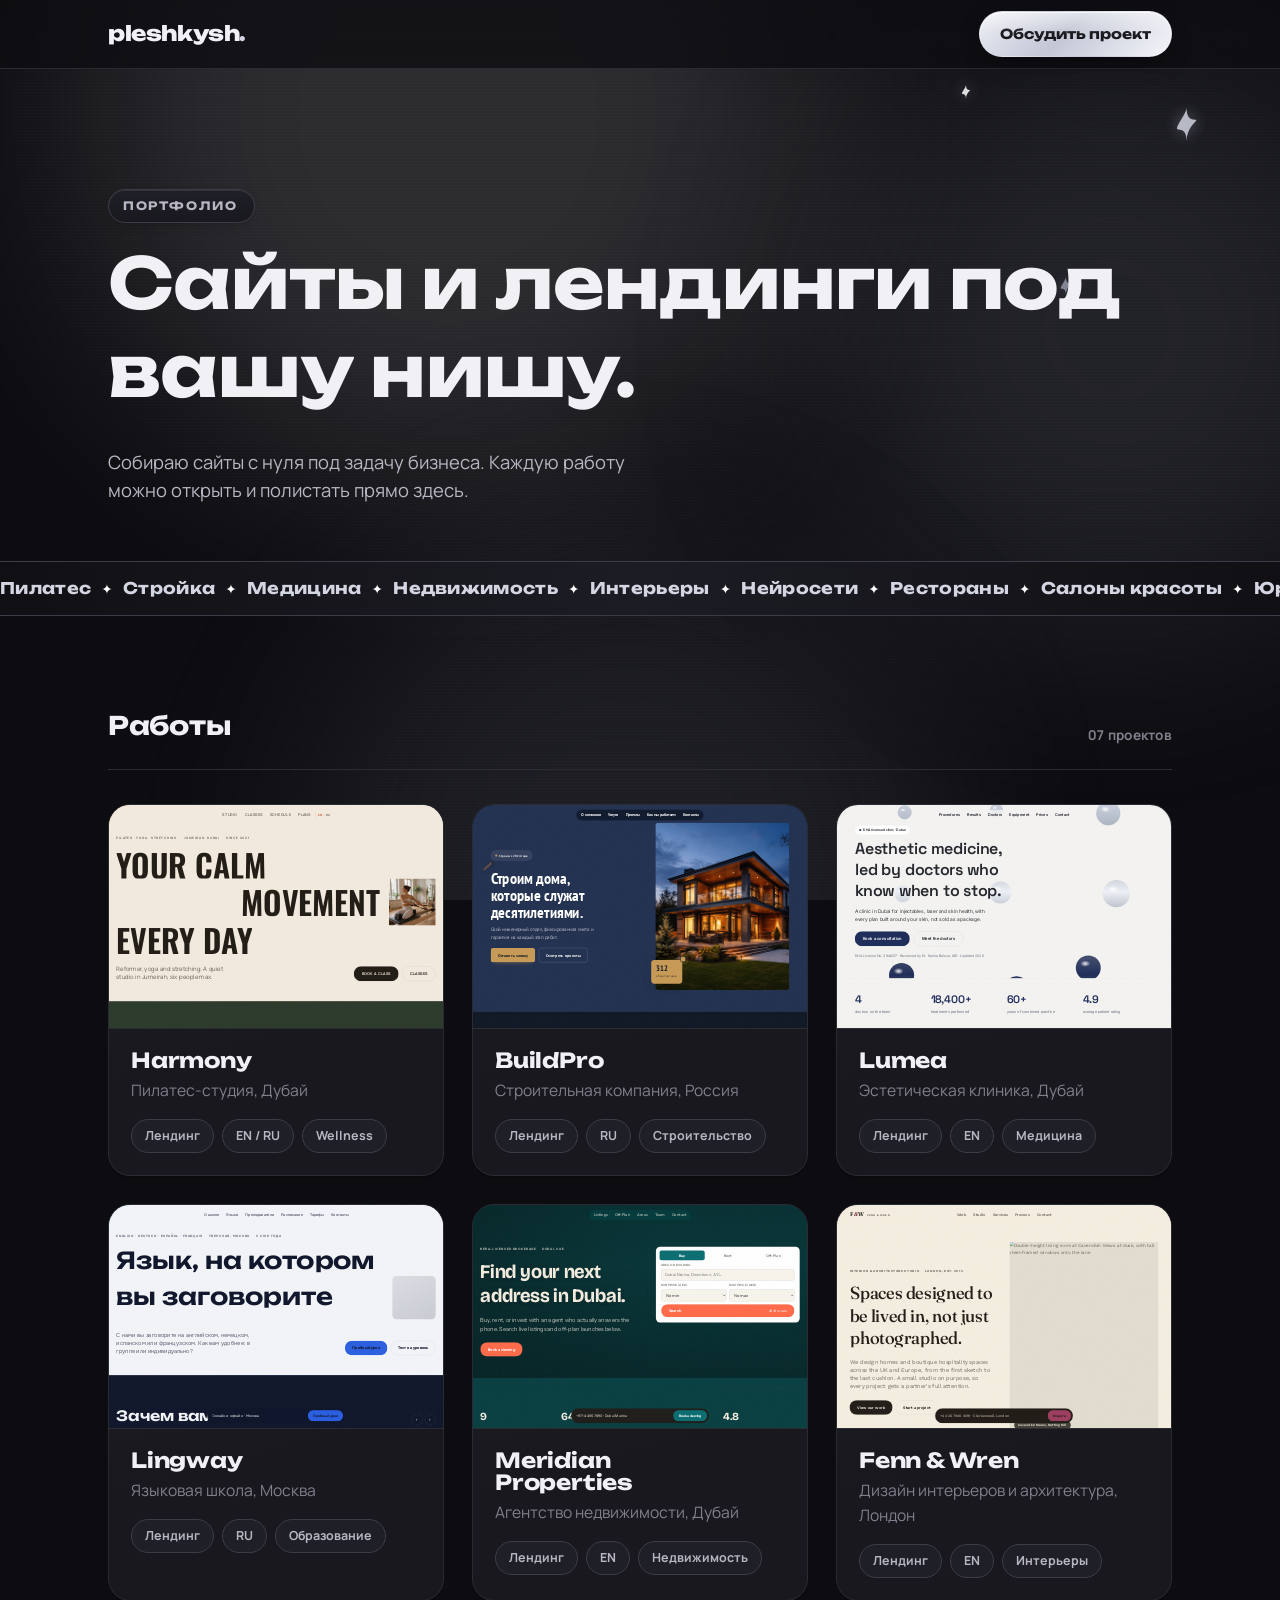
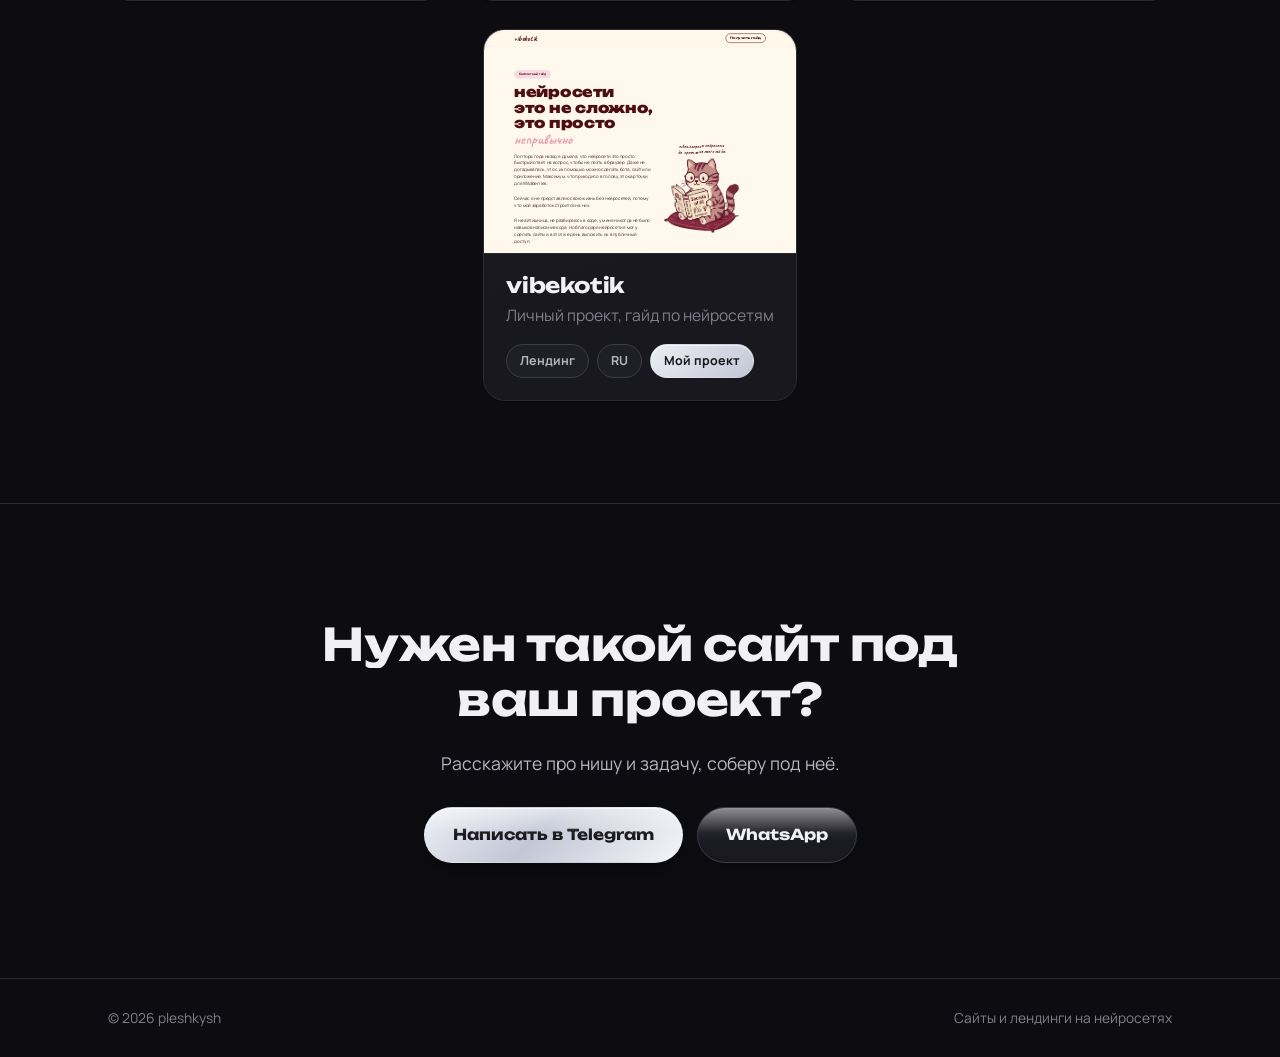
==== index.html @ 1a52fb4b "Initial commit: portfolio site with 7 live cases Co-Authored-By: Claude Sonnet 5 <noreply@anthropic." ====
<!doctype html>
<html lang="ru">
<head>
  <meta charset="utf-8" />
  <meta name="viewport" content="width=device-width, initial-scale=1" />
  <title>Портфолио · сайты и лендинги</title>
  <meta name="description" content="Портфолио сайтов и лендингов под разные ниши. Живые работы, можно полистать прямо на странице." />
  <link rel="preconnect" href="https://fonts.googleapis.com" />
  <link rel="preconnect" href="https://fonts.gstatic.com" crossorigin />
  <link href="https://fonts.googleapis.com/css2?family=Unbounded:wght@500;700;800;900&family=Manrope:wght@400;500;600;700;800&display=swap" rel="stylesheet" />
  <link rel="stylesheet" href="_shared/motion.css?v=1" />
  <link rel="stylesheet" href="style.css?v=2" />
</head>
<body>

  <div class="field" aria-hidden="true"><i class="b1"></i><i class="b2"></i><i class="b3"></i></div>

  <header class="pf-header">
    <div class="wrap pf-header-inner">
      <a class="wordmark" href="#top" id="top">pleshkysh<span class="wordmark-dot">.</span></a>
      <a href="#contact" class="btn btn-primary btn-sm magnetic">Обсудить проект</a>
    </div>
  </header>

  <main>
    <section class="intro">
      <div class="star star-1" aria-hidden="true"><svg viewBox="0 0 24 24"><path d="M12 0c0 6 2 8.5 6 8.5S12 12 12 24c0-6-2-8.5-6-8.5S12 4 12 0Z"/></svg></div>
      <div class="star star-2" aria-hidden="true"><svg viewBox="0 0 24 24"><path d="M12 0c0 6 2 8.5 6 8.5S12 12 12 24c0-6-2-8.5-6-8.5S12 4 12 0Z"/></svg></div>
      <div class="star star-3" aria-hidden="true"><svg viewBox="0 0 24 24"><path d="M12 0c0 6 2 8.5 6 8.5S12 12 12 24c0-6-2-8.5-6-8.5S12 4 12 0Z"/></svg></div>
      <div class="wrap">
        <p class="intro-eyebrow" data-anim="rise">Портфолио</p>
        <h1 class="intro-title" data-anim="wipe">Сайты и лендинги под вашу нишу.</h1>
        <p class="intro-sub" data-anim="rise" data-d="2">Собираю сайты с нуля под задачу бизнеса. Каждую работу можно открыть и полистать прямо здесь.</p>
      </div>
    </section>

    <div class="niches-marquee" aria-hidden="true">
      <div class="niches-track">
        <span>Пилатес<i>✦</i>Стройка<i>✦</i>Медицина<i>✦</i>Недвижимость<i>✦</i>Интерьеры<i>✦</i>Нейросети<i>✦</i>Рестораны<i>✦</i>Салоны красоты<i>✦</i>Юристы<i>✦</i>Фитнес<i>✦</i>Стоматология<i>✦</i>Психология<i>✦</i>Кофейни<i>✦</i>Автосервис<i>✦</i>Флористика<i>✦</i>Образование<i>✦</i>Турагентства<i>✦</i>Барбершопы<i>✦</i>Клининг<i>✦</i>Мода<i>✦</i>Кондитерские<i>✦</i>Фотографы<i>✦</i>Спа<i>✦</i>Финансы<i>✦</i></span>
        <span>Пилатес<i>✦</i>Стройка<i>✦</i>Медицина<i>✦</i>Недвижимость<i>✦</i>Интерьеры<i>✦</i>Нейросети<i>✦</i>Рестораны<i>✦</i>Салоны красоты<i>✦</i>Юристы<i>✦</i>Фитнес<i>✦</i>Стоматология<i>✦</i>Психология<i>✦</i>Кофейни<i>✦</i>Автосервис<i>✦</i>Флористика<i>✦</i>Образование<i>✦</i>Турагентства<i>✦</i>Барбершопы<i>✦</i>Клининг<i>✦</i>Мода<i>✦</i>Кондитерские<i>✦</i>Фотографы<i>✦</i>Спа<i>✦</i>Финансы<i>✦</i></span>
        <span>Пилатес<i>✦</i>Стройка<i>✦</i>Медицина<i>✦</i>Недвижимость<i>✦</i>Интерьеры<i>✦</i>Нейросети<i>✦</i>Рестораны<i>✦</i>Салоны красоты<i>✦</i>Юристы<i>✦</i>Фитнес<i>✦</i>Стоматология<i>✦</i>Психология<i>✦</i>Кофейни<i>✦</i>Автосервис<i>✦</i>Флористика<i>✦</i>Образование<i>✦</i>Турагентства<i>✦</i>Барбершопы<i>✦</i>Клининг<i>✦</i>Мода<i>✦</i>Кондитерские<i>✦</i>Фотографы<i>✦</i>Спа<i>✦</i>Финансы<i>✦</i></span>
      </div>
    </div>

    <section class="works">
      <div class="wrap">
        <div class="works-head">
          <h2 class="works-title" data-anim="wipe">Работы</h2>
          <span class="works-count">07 проектов</span>
        </div>

        <div class="works-grid">

          <article class="case is-live" data-case="pilates-studio/index.html" tabindex="0" role="button" aria-label="Открыть кейс Harmony" data-anim="rise" data-d="1">
            <div class="thumb-frame" data-preview="pilates-studio/index.html">
              <div class="thumb-fallback">Harmony</div>
            </div>
            <div class="case-meta">
              <div class="case-line">
                <h3 class="case-name">Harmony</h3>
                <span class="case-open"><span>Смотреть</span><i class="arrow"></i></span>
              </div>
              <p class="case-desc">Пилатес-студия, Дубай</p>
              <div class="case-tags">
                <span class="tag">Лендинг</span>
                <span class="tag">EN / RU</span>
                <span class="tag">Wellness</span>
              </div>
            </div>
          </article>

          <article class="case is-live" data-case="buildpro/index.html" tabindex="0" role="button" aria-label="Открыть кейс BuildPro" data-anim="rise" data-d="2">
            <div class="thumb-frame" data-preview="buildpro/index.html">
              <div class="thumb-fallback">BuildPro</div>
            </div>
            <div class="case-meta">
              <div class="case-line">
                <h3 class="case-name">BuildPro</h3>
                <span class="case-open"><span>Смотреть</span><i class="arrow"></i></span>
              </div>
              <p class="case-desc">Строительная компания, Россия</p>
              <div class="case-tags">
                <span class="tag">Лендинг</span>
                <span class="tag">RU</span>
                <span class="tag">Строительство</span>
              </div>
            </div>
          </article>

          <article class="case is-live" data-case="aesthetic-clinic/index.html" tabindex="0" role="button" aria-label="Открыть кейс Lumea" data-anim="rise" data-d="3">
            <div class="thumb-frame" data-preview="aesthetic-clinic/index.html">
              <div class="thumb-fallback">Lumea</div>
            </div>
            <div class="case-meta">
              <div class="case-line">
                <h3 class="case-name">Lumea</h3>
                <span class="case-open"><span>Смотреть</span><i class="arrow"></i></span>
              </div>
              <p class="case-desc">Эстетическая клиника, Дубай</p>
              <div class="case-tags">
                <span class="tag">Лендинг</span>
                <span class="tag">EN</span>
                <span class="tag">Медицина</span>
              </div>
            </div>
          </article>

          <article class="case is-live" data-case="language-school/index.html" tabindex="0" role="button" aria-label="Открыть кейс Lingway" data-anim="rise" data-d="4">
            <div class="thumb-frame" data-preview="language-school/index.html">
              <div class="thumb-fallback">Lingway</div>
            </div>
            <div class="case-meta">
              <div class="case-line">
                <h3 class="case-name">Lingway</h3>
                <span class="case-open"><span>Смотреть</span><i class="arrow"></i></span>
              </div>
              <p class="case-desc">Языковая школа, Москва</p>
              <div class="case-tags">
                <span class="tag">Лендинг</span>
                <span class="tag">RU</span>
                <span class="tag">Образование</span>
              </div>
            </div>
          </article>

          <article class="case is-live" data-case="real-estate/index.html" tabindex="0" role="button" aria-label="Открыть кейс Meridian Properties" data-anim="rise" data-d="1">
            <div class="thumb-frame" data-preview="real-estate/index.html">
              <div class="thumb-fallback">Meridian</div>
            </div>
            <div class="case-meta">
              <div class="case-line">
                <h3 class="case-name">Meridian Properties</h3>
                <span class="case-open"><span>Смотреть</span><i class="arrow"></i></span>
              </div>
              <p class="case-desc">Агентство недвижимости, Дубай</p>
              <div class="case-tags">
                <span class="tag">Лендинг</span>
                <span class="tag">EN</span>
                <span class="tag">Недвижимость</span>
              </div>
            </div>
          </article>

          <article class="case is-live" data-case="interior-studio/index.html" tabindex="0" role="button" aria-label="Открыть кейс Fenn &amp; Wren" data-anim="rise" data-d="1">
            <div class="thumb-frame" data-preview="interior-studio/index.html">
              <div class="thumb-fallback">Fenn &amp; Wren</div>
            </div>
            <div class="case-meta">
              <div class="case-line">
                <h3 class="case-name">Fenn &amp; Wren</h3>
                <span class="case-open"><span>Смотреть</span><i class="arrow"></i></span>
              </div>
              <p class="case-desc">Дизайн интерьеров и архитектура, Лондон</p>
              <div class="case-tags">
                <span class="tag">Лендинг</span>
                <span class="tag">EN</span>
                <span class="tag">Интерьеры</span>
              </div>
            </div>
          </article>

          <article class="case is-live" data-case="vibekotik/index.html" tabindex="0" role="button" aria-label="Открыть vibekotik" data-anim="rise" data-d="4">
            <div class="thumb-frame" data-preview="vibekotik/index.html">
              <div class="thumb-fallback">vibekotik</div>
            </div>
            <div class="case-meta">
              <div class="case-line">
                <h3 class="case-name">vibekotik</h3>
                <span class="case-open"><span>Смотреть</span><i class="arrow"></i></span>
              </div>
              <p class="case-desc">Личный проект, гайд по нейросетям</p>
              <div class="case-tags">
                <span class="tag">Лендинг</span>
                <span class="tag">RU</span>
                <span class="tag tag-mine">Мой проект</span>
              </div>
            </div>
          </article>


        </div>
      </div>
    </section>

    <section class="contact" id="contact">
      <div class="wrap contact-inner">
        <h2 class="contact-title" data-anim="wipe">Нужен такой сайт под ваш проект?</h2>
        <p class="contact-sub" data-anim="rise">Расскажите про нишу и задачу, соберу под неё.</p>
        <div class="contact-actions" data-anim="rise" data-d="2">
          <a href="https://t.me/pleshkanp?text=Здравствуйте! Хочу обсудить проект." target="_blank" rel="noopener" class="btn btn-primary magnetic">Написать в Telegram</a>
          <a href="https://wa.me/971526682170?text=Здравствуйте! Хочу обсудить проект." target="_blank" rel="noopener" class="btn btn-outline magnetic">WhatsApp</a>
        </div>
      </div>
    </section>
  </main>

  <footer class="pf-footer">
    <div class="wrap pf-footer-inner">
      <span>© 2026 pleshkysh</span>
      <span>Сайты и лендинги на нейросетях</span>
    </div>
  </footer>

  <!-- Case viewer modal -->
  <div class="viewer" id="viewer" hidden>
    <div class="viewer-backdrop" data-close></div>
    <div class="viewer-window" role="dialog" aria-modal="true" aria-label="Просмотр сайта">
      <div class="browser-bar">
        <span class="dots"><i class="d d-r"></i><i class="d d-y"></i><i class="d d-g"></i></span>
        <span class="addr"><i class="lock"></i><span id="viewer-url">harmony.studio</span></span>
        <button class="browser-close" id="viewer-close" data-close aria-label="Закрыть">✕</button>
      </div>
      <div class="browser-body">
        <iframe id="viewer-frame" title="Сайт кейса" src="about:blank" loading="lazy"></iframe>
      </div>
    </div>
  </div>

  <script src="script.js?v=2"></script>
  <script defer src="_shared/vendor/gsap.min.js"></script>
  <script defer src="_shared/vendor/ScrollTrigger.min.js"></script>
  <script defer src="_shared/motion.js"></script>
</body>
</html>
---- _shared/motion.css ----
/* ============================================================
   motion.css — общий слой движения для всех кейсов портфолио.
   Правится ТОЛЬКО здесь, в кейсы разносится через sync.sh.

   Что внутри:
   - единая палитра easing (одинаковая на всех сайтах = почерк)
   - reveal при скролле + три страховки, чтобы контент не пропал
   - clip-path wipe заголовков по словам
   - живое поле фона (блобы + зерно) на scroll-timeline
   - плавающая пилюля-меню и нижний док
   - word-ticker для финального CTA
   ============================================================ */

:root {
  /* Одна пара кривых на весь сайт. Разные кривые в разных местах
     это главное, что отличает самописный сайт от сделанного. */
  --ease: cubic-bezier(0.22, 1, 0.36, 1);        /* базовая, out-quint */
  --ease-open: cubic-bezier(0.32, 0.72, 0, 1);   /* только раскрытия */
  --dur: 0.8s;
  --dur-fast: 0.35s;
}

/* ------------------------------------------------------------
   1. REVEAL при скролле
   Элементы видимы по умолчанию. Прячем ТОЛЬКО когда JS подтвердил,
   что он жив (класс на <html>). Иначе при упавшем скрипте
   страница осталась бы пустой.
   ------------------------------------------------------------ */
html.js-anim [data-anim="rise"] {
  opacity: 0;
  transform: translateY(18px);
}
html.js-anim [data-anim="rise"].in {
  opacity: 1;
  transform: none;
  transition: opacity var(--dur) var(--ease), transform var(--dur) var(--ease);
}
html.js-anim [data-anim="rise"][data-d="1"].in { transition-delay: 70ms; }
html.js-anim [data-anim="rise"][data-d="2"].in { transition-delay: 140ms; }
html.js-anim [data-anim="rise"][data-d="3"].in { transition-delay: 210ms; }
html.js-anim [data-anim="rise"][data-d="4"].in { transition-delay: 280ms; }

/* Страховка: если JS отключён совсем, ничего не прячем */
@media (scripting: none) {
  html.js-anim [data-anim="rise"] { opacity: 1; transform: none; }
}

/* ------------------------------------------------------------
   2. WIPE заголовков по словам
   Слово одновременно выезжает снизу и «протирается» маской.
   Две РАЗНЫЕ длительности (0.8s маска / 0.6s сдвиг) дают вес;
   одинаковые дали бы плоское движение.
   ------------------------------------------------------------ */
/* Стартовое значение 1 = «видно». Если поставить 0, заголовки
   исчезнут навсегда при любой осечке скрипта: зарегистрированное
   свойство перебивает запасное значение в var(--wipe, 1). */
@property --wipe {
  syntax: "<number>";
  inherits: false;
  initial-value: 1;
}

.w-word {
  display: inline-block;
  white-space: pre;
  overflow: hidden;
  /* маска доезжает до конца раньше тайминга, хвост движения
     происходит уже на полностью видимом слове */
  clip-path: inset(0 0 calc(100% - var(--wipe, 1) * 150%) 0);
}
.w-inner { display: inline-block; }

html.js-anim [data-anim="wipe"] .w-word { --wipe: 0; }
html.js-anim [data-anim="wipe"] .w-inner { transform: translateY(105%); }

html.js-anim [data-anim="wipe"].in .w-word {
  --wipe: 1;
  transition: --wipe var(--dur) var(--ease) var(--wd, 0ms);
}
html.js-anim [data-anim="wipe"].in .w-inner {
  transform: none;
  transition: transform 0.6s var(--ease) var(--wd, 0ms);
}

@media (scripting: none) {
  html.js-anim [data-anim="wipe"] .w-word { --wipe: 1; }
  html.js-anim [data-anim="wipe"] .w-inner { transform: none; }
}

/* ------------------------------------------------------------
   3. ЖИВОЕ ПОЛЕ ФОНА
   Два-три размытых пятна + зерно. На современных браузерах
   привязано к скроллу (ноль JS), на остальных медленно дрейфует.
   ------------------------------------------------------------ */
.field {
  position: fixed;
  inset: 0;
  z-index: -2;
  pointer-events: none;
  overflow: hidden;
}
.field i {
  position: absolute;
  display: block;
  border-radius: 50%;
  filter: blur(110px);
  opacity: 0.5;
  will-change: transform;
}

/* Фолбэк: бесконечный дрейф. Отрицательные задержки, чтобы
   пятна не стартовали синхронно (иначе видно, что это цикл). */
@media (prefers-reduced-motion: no-preference) {
  .field i { animation: drift 28s var(--ease) infinite alternate; }
  .field i:nth-child(2) { animation-duration: 34s; animation-delay: -9s; }
  .field i:nth-child(3) { animation-duration: 40s; animation-delay: -17s; }
}
@keyframes drift { to { transform: translate(4%, -5%); } }

/* Основной вариант: пятна едут через страницу по мере скролла,
   фон при этом холодеет. Анимируем hue-rotate/saturate,
   но НИКОГДА не blur (пересчёт каждый кадр убивает GPU). */
@supports (animation-timeline: scroll()) {
  @media (prefers-reduced-motion: no-preference) {
    .field i { animation: none; }
    .field .b1 { animation: linear both travel1; animation-timeline: scroll(root); }
    .field .b2 { animation: linear both travel2; animation-timeline: scroll(root); }
    .field .b3 { animation: linear both travel3; animation-timeline: scroll(root); }
    .field     { animation: linear both cool;    animation-timeline: scroll(root); }
  }
}
@keyframes travel1 { to { transform: translate(22vw, 76vh); } }
@keyframes travel2 { to { transform: translate(-26vw, 62vh); } }
@keyframes travel3 { to { transform: translate(14vw, -48vh); } }
@keyframes cool {
  0%  { filter: hue-rotate(5deg) saturate(1.06); }
  to  { filter: hue-rotate(-14deg) saturate(0.84); }
}

/* Зерно поверх всего. feTurbulence считается один раз и кэшируется,
   поэтому это дёшево. Пересеивать его каждый кадр нельзя. */
body::after {
  content: "";
  position: fixed;
  inset: -50%;
  z-index: 1;
  pointer-events: none;
  opacity: 0.035;
  background-image: url("data:image/svg+xml,%3Csvg xmlns='http://www.w3.org/2000/svg' width='260' height='260'%3E%3Cfilter id='n'%3E%3CfeTurbulence type='fractalNoise' baseFrequency='0.9' numOctaves='3'/%3E%3C/filter%3E%3Crect width='260' height='260' filter='url(%23n)'/%3E%3C/svg%3E");
}

/* ------------------------------------------------------------
   4. ПЛАВАЮЩАЯ ПИЛЮЛЯ-МЕНЮ
   На десктопе сверху по центру, на мобильном уезжает вниз,
   под большой палец. Гамбургер не нужен.
   ------------------------------------------------------------ */
.pill-nav {
  position: fixed;
  left: 50%;
  transform: translateX(-50%);
  bottom: 1.1rem;            /* мобильный: снизу */
  z-index: 101;
  display: grid;
  border-radius: 100vh;
  /* Держим капсулу внутри экрана. Без этого длинные пункты
     (русский длиннее английского) раздвигают её за край и вся
     страница получает горизонтальный скролл. */
  max-width: calc(100vw - 1.5rem);
  overflow: hidden;
}
@media (min-width: 768px) {
  .pill-nav { top: 1.1rem; bottom: auto; }
}

/* Фон живёт в ::before, а НЕ на самом .pill-nav.
   backdrop-filter на контейнере создаёт containing block и
   ломает position:fixed у всего, что внутри. */
.pill-nav::before {
  content: "";
  position: absolute;
  inset: 0;
  z-index: -1;
  border-radius: inherit;
  pointer-events: none;
  backdrop-filter: blur(10px) saturate(140%);
  -webkit-backdrop-filter: blur(10px) saturate(140%);
}

.pill-nav ul {
  display: grid;
  grid-auto-flow: column;
  margin: 0;
  padding: 0.35rem;
  list-style: none;
  border-radius: inherit;
  /* Если пункты всё же не влезли, их можно пролистать внутри
     капсулы, а не потерять за краем экрана. */
  overflow-x: auto;
  scrollbar-width: none;
  -ms-overflow-style: none;
  overscroll-behavior-x: contain;
}
.pill-nav ul::-webkit-scrollbar { display: none; }
.pill-nav a {
  display: block;
  position: relative;
  z-index: 2;
  padding: 0.5rem 0.85rem;
  font-size: 0.9rem;
  font-weight: 600;
  line-height: 1;
  text-decoration: none;
  white-space: nowrap;
  transition: color var(--dur-fast) var(--ease);
}
/* расширяем зону клика на паддинг списка, чтобы не было мёртвых полос */
.pill-nav a::before { content: ""; position: absolute; inset: -0.35rem 0; z-index: 1; }

@media (max-width: 479px) { .pill-nav a { padding: 0.45rem 0.6rem; font-size: 0.8rem; } }
@media (max-width: 379px) { .pill-nav a { padding: 0.4rem 0.45rem; font-size: 0.74rem; } }

/* Если у устройства нет поддержки прозрачности или пользователь
   её отключил, даём плотную заливку. */
@media (prefers-reduced-transparency: reduce) {
  .pill-nav::before { backdrop-filter: none; -webkit-backdrop-filter: none; }
}

/* ------------------------------------------------------------
   5. НИЖНИЙ ДОК с CTA
   Появляется после первого экрана и сам прячется у настоящей
   формы, чтобы её не перекрывать.
   ------------------------------------------------------------ */
.dock {
  position: fixed;
  bottom: clamp(0.8rem, 1.6vw, 1.2rem);
  left: 0; right: 0;
  width: min(100% - 1.5rem, 33rem);
  margin-inline: auto;
  z-index: 100;
  display: flex;
  align-items: center;
  justify-content: space-between;
  gap: 0.8rem;
  padding: 0.45rem 0.45rem 0.45rem 1.25rem;
  border-radius: 999px;
  opacity: 0;
  visibility: hidden;
  pointer-events: none;
  transform: translateY(150%);
  /* visibility с задержкой в длину анимации: элемент уходит из
     порядка табуляции, но не рвёт плавность */
  transition: opacity 0.5s var(--ease), transform 0.5s var(--ease), visibility 0s 0.5s;
}
.dock.up {
  opacity: 1;
  visibility: visible;
  pointer-events: auto;
  transform: none;
  transition-delay: 0s;
}
.dock p {
  margin: 0;
  min-width: 0;
  font-size: 0.85rem;
  white-space: nowrap;
  overflow: hidden;
  text-overflow: ellipsis;
}
.dock .btn { flex: none; white-space: nowrap; }

/* Док и пилюля-меню оба живут внизу на мобильном и подрались бы
   за место. На мобильном показываем только один. */
@media (max-width: 767px) {
  .dock { display: none; }
}

/* ------------------------------------------------------------
   6. WORD-TICKER для финального CTA
   Все слова лежат в одной грид-ячейке, показывается активное.
   ------------------------------------------------------------ */
.ticker {
  display: inline-grid;
  vertical-align: baseline;
  text-align: left;
}
.ticker > span {
  grid-area: 1 / -1;
  opacity: 0;
  transform: translateY(25%);
  transition: opacity 0.45s var(--ease), transform 0.45s var(--ease);
}
.ticker > span.on { opacity: 1; transform: none; }

/* ------------------------------------------------------------
   7. МАГНИТНЫЕ элементы
   К курсору быстро, обратно медленно. Асимметрия и есть
   ощущение «живого» притяжения.
   ------------------------------------------------------------ */
.magnetic {
  transform: translate(var(--mx, 0px), var(--my, 0px));
  transition: transform var(--dur-fast) var(--ease);
}
.magnetic:hover { transition-duration: 0.08s; }

/* ------------------------------------------------------------
   8. ПОДВАЛ, выезжающий из-под страницы
   Страница со скруглённым низом отъезжает вглубь, из-под неё
   выходит подвал. ВАЖНО: пилюля-меню и док обязаны лежать
   СНАРУЖИ .frame, иначе transform приклеит их к странице.
   ------------------------------------------------------------ */
.frame { display: grid; align-items: flex-start; }
.frame > * { grid-area: 1 / 1; }
.page-wrap {
  grid-row: 1;
  min-width: 0;   /* без этого grid-элемент раздувается шире экрана из-за любого нерастягиваемого длинного слова внутри (напр. sticky-фон в расписании) */
  position: relative;
  z-index: 1;
  min-height: 100vh;
  border-radius: 0 0 clamp(24px, 4vw, 52px) clamp(24px, 4vw, 52px);
  transform-origin: center bottom;
  transition: transform 0.6s var(--ease-open);
}
html.js-anim .page-wrap.lifted { transform: scale(0.955); }
.footer-twin { grid-row: 2; align-self: stretch; pointer-events: none; }
.site-footer { grid-row: 2; position: relative; z-index: 0; }

/* ------------------------------------------------------------
   9. СТОПКА КАРТОЧЕК
   Каждая карточка в своей строке решётки и липкая с одинаковым
   отступом сверху: скролл сам наезжает следующей на предыдущую.
   ВАЖНО: у родителей не должно быть overflow:hidden, иначе sticky
   молча перестаёт работать. Это причина номер один «почему не липнет».
   ------------------------------------------------------------ */
.stack { display: grid; }
.stack > * {
  position: sticky;
  top: var(--stack-top, 12vh);
  grid-column: 1;
}
.stack > *:nth-child(1) { grid-row: 1; }
.stack > *:nth-child(2) { grid-row: 2; }
.stack > *:nth-child(3) { grid-row: 3; }
.stack > *:nth-child(4) { grid-row: 4; }
.stack > *:nth-child(5) { grid-row: 5; }

/* ------------------------------------------------------------
   10. ЛИПКАЯ ФОНОВАЯ НАДПИСЬ
   Огромное слово стоит на месте, контент проезжает поверх.
   ------------------------------------------------------------ */
.stickyword {
  position: sticky;
  top: 18vh;
  z-index: 0;
  pointer-events: none;
  user-select: none;
  line-height: 0.82;
}
.stickyword + * { position: relative; z-index: 1; }

/* ------------------------------------------------------------
   11. reduced-motion
   Не «выключить всё», а убрать движение, сохранив картинку.
   ------------------------------------------------------------ */
@media (prefers-reduced-motion: reduce) {
  html { scroll-behavior: auto; }
  html.js-anim [data-anim="rise"] { opacity: 1; transform: none; transition: none; }
  html.js-anim [data-anim="wipe"] .w-word { --wipe: 1; transition: none; }
  html.js-anim [data-anim="wipe"] .w-inner { transform: none; transition: none; }
  html.js-anim .page-wrap.lifted { transform: none; }
  .magnetic { transform: none; transition: none; }
  .field i { animation: none; }
  .ticker > span { transition: none; }
  .dock { transition: opacity 0.01ms, visibility 0s; }
}
---- style.css ----
/* ============================================================
   Портфолио, Y2K vintage-chrome. Чёрный + серебро, глянцевый
   металлик, без цветного глянца. Живые кейсы в окне браузера.
   ============================================================ */

:root {
  --bg:       #0d0d11;
  --bg-2:     #17171d;
  --surface:  #18181e;
  --surface-2:#1f1f27;
  --ink:      #f1f0f5;
  --ink-2:    #b7b6c2;
  --muted:    #817f8c;
  --line:     #2b2b34;
  --line-2:   #3c3c48;

  --silver-1:  #ffffff;
  --silver-2:  #d3d6e2;
  --silver-3:  #9498a8;
  --silver-4:  #5b5e6c;
  --glow:      #cfd3e6;

  --radius:   22px;
  --wrap:     1120px;
  --font:         'Manrope', system-ui, -apple-system, sans-serif;
  --font-display: 'Unbounded', 'Manrope', system-ui, sans-serif;
  --ease:     cubic-bezier(0.16, 1, 0.3, 1);
}

* { box-sizing: border-box; }
html { scroll-behavior: smooth; }
body {
  margin: 0;
  background: var(--bg);
  color: var(--ink);
  font-family: var(--font);
  font-size: 17px;
  line-height: 1.6;
  -webkit-font-smoothing: antialiased;
  position: relative;
}
/* Живое свечение (референс Полины, milessenta.com): размытые пятна
   дрейфуют/едут по скроллу за счёт _shared/motion.css .field/.b1-3,
   здесь только цвет/размер/позиция под наш чёрно-серебряный хром. */
.field .b1 { width: 58vw; height: 58vw; left: 6vw; top: -20vw; background: var(--silver-1); opacity: 0.13; }
.field .b2 { width: 46vw; height: 46vw; right: -10vw; top: 4vh; background: var(--silver-3); opacity: 0.16; }
.field .b3 { width: 50vw; height: 50vw; left: 24vw; bottom: -22vw; background: var(--silver-2); opacity: 0.09; }

body::after {
  content: "";
  position: fixed;
  inset: 0;
  z-index: -1;
  pointer-events: none;
  opacity: 0.05;
  mix-blend-mode: overlay;
  background-image: repeating-linear-gradient(0deg, #fff 0px, #fff 1px, transparent 1px, transparent 3px);
}
.wrap { width: 100%; max-width: var(--wrap); margin: 0 auto; padding: 0 28px; position: relative; }
h1, h2, h3 { margin: 0; font-family: var(--font-display); font-weight: 700; letter-spacing: -0.01em; line-height: 1.08; color: var(--ink); }

/* ---------- Buttons (glossy chrome pill) ---------- */
.btn {
  display: inline-flex; align-items: center; justify-content: center; gap: 8px;
  font-family: var(--font-display); font-weight: 700; font-size: 0.94rem;
  text-decoration: none; border-radius: 999px; padding: 15px 28px;
  border: 1.5px solid transparent; cursor: pointer;
  position: relative; isolation: isolate; overflow: hidden;
  transition: transform 0.25s var(--ease), box-shadow 0.25s var(--ease);
  white-space: nowrap;
}
.btn.magnetic { transition: transform var(--dur-fast, 0.35s) var(--ease), box-shadow 0.25s var(--ease); }
.btn::before {
  content: "";
  position: absolute; inset: 0; z-index: 1; pointer-events: none;
  background: linear-gradient(180deg, rgba(255,255,255,0.5) 0%, rgba(255,255,255,0.04) 45%, rgba(255,255,255,0) 60%);
}
.btn-sm { padding: 11px 20px; font-size: 0.86rem; }
.btn-primary {
  background: linear-gradient(135deg, #eceef4 0%, #c3c7d6 45%, #f5f6fa 100%);
  color: #16161b;
  box-shadow: 0 10px 26px -10px rgba(0,0,0,0.6), inset 0 1px 0 rgba(255,255,255,0.7);
}
.btn-primary:hover { box-shadow: 0 16px 32px -12px rgba(0,0,0,0.7), inset 0 1px 0 rgba(255,255,255,0.8); }
.btn-outline {
  background: linear-gradient(180deg, var(--surface-2) 0%, var(--surface) 100%);
  color: var(--ink);
  border-color: var(--line-2);
  box-shadow: inset 0 1px 0 rgba(255,255,255,0.06), 0 6px 16px -10px rgba(0,0,0,0.6);
}
.btn-outline:hover { border-color: var(--silver-3); box-shadow: inset 0 1px 0 rgba(255,255,255,0.1), 0 10px 22px -12px rgba(0,0,0,0.7); }
.btn:not(.magnetic):hover { transform: translateY(-2px); }
.btn:active { transform: scale(0.97); }

/* ---------- Header ---------- */
.pf-header {
  position: sticky; top: 0; z-index: 20;
  background: color-mix(in srgb, var(--bg) 78%, transparent);
  backdrop-filter: blur(14px) saturate(140%);
  border-bottom: 1px solid var(--line);
}
.pf-header-inner { display: flex; align-items: center; justify-content: space-between; height: 68px; }
.wordmark { text-decoration: none; color: var(--ink); font-family: var(--font-display); font-weight: 800; font-size: 1.3rem; letter-spacing: -0.02em; }
.wordmark-dot { color: var(--silver-2); }

/* ---------- Intro ---------- */
.intro { position: relative; padding: clamp(56px, 10vw, 120px) 0 clamp(32px, 5vw, 56px); overflow: hidden; }
.intro-eyebrow {
  display: inline-flex; align-items: center; gap: 7px;
  font-family: var(--font-display); font-size: 0.72rem; letter-spacing: 0.14em; text-transform: uppercase;
  color: var(--ink-2); margin: 0 0 22px; font-weight: 700;
  background: linear-gradient(180deg, var(--surface-2), var(--surface));
  border: 1px solid var(--line-2);
  border-radius: 999px; padding: 7px 16px 7px 14px;
  box-shadow: inset 0 1px 0 rgba(255,255,255,0.08), 0 4px 14px -8px rgba(0,0,0,0.5);
  position: relative;
  overflow: hidden;
  isolation: isolate;
}
/* Голографический блик, как на Y2K-наклейке: полоса света проходит
   по плашке в цикле. */
.intro-eyebrow::after {
  content: "";
  position: absolute;
  inset: -40% -20%;
  background: linear-gradient(75deg, transparent 30%, rgba(255,255,255,0.55) 46%, rgba(210,213,230,0.85) 50%, rgba(255,255,255,0.55) 54%, transparent 70%);
  transform: translateX(-120%);
  animation: eyebrow-sheen 4.5s ease-in-out infinite;
  pointer-events: none;
}
@keyframes eyebrow-sheen {
  0%, 30% { transform: translateX(-120%); }
  60%, 100% { transform: translateX(120%); }
}
@media (prefers-reduced-motion: reduce) { .intro-eyebrow::after { animation: none; display: none; } }
.intro-title { font-size: clamp(2.4rem, 6vw, 4.4rem); max-width: 16ch; }
.intro-sub { margin: 26px 0 0; font-size: 1.15rem; color: var(--ink-2); max-width: 50ch; line-height: 1.55; }

.star { position: absolute; width: clamp(20px, 2.6vw, 34px); aspect-ratio: 1 / 1; pointer-events: none; opacity: 0.85; animation: star-twinkle 2.6s ease-in-out infinite; transform-origin: center; }
.star svg { width: 100%; height: 100%; fill: var(--silver-2); filter: drop-shadow(0 0 8px rgba(210,213,226,0.45)); }
.star-1 { top: 8%; right: 6%; animation-delay: 0s; }
.star-2 { top: 42%; right: 16%; width: clamp(12px, 1.8vw, 18px); animation-delay: 0.9s; animation-duration: 3.2s; }
.star-2 svg { fill: var(--silver-3); filter: drop-shadow(0 0 6px rgba(148,152,168,0.4)); }
.star-3 { top: 2%; right: 24%; width: clamp(9px, 1.4vw, 14px); animation-delay: 1.6s; animation-duration: 2.1s; }
.star-3 svg { fill: var(--silver-1); filter: drop-shadow(0 0 8px rgba(255,255,255,0.5)); }
@keyframes star-twinkle {
  0%, 100% { transform: scale(1) rotate(0deg); opacity: 0.55; }
  50% { transform: scale(1.35) rotate(14deg); opacity: 1; }
}
@media (max-width: 760px) { .star { display: none; } }
@media (prefers-reduced-motion: reduce) { .star { animation: none; opacity: 0.85; } }

/* ---------- Niches marquee ---------- */
.niches-marquee {
  overflow: hidden;
  border-top: 1px solid var(--line-2);
  border-bottom: 1px solid var(--line-2);
  background: linear-gradient(90deg, #101014 0%, #1c1c24 50%, #101014 100%);
  padding: 14px 0;
  margin-bottom: clamp(24px, 4vw, 48px);
}
.niches-track { display: flex; width: max-content; animation: niches-scroll 58s linear infinite; }
.niches-track span {
  display: inline-flex; align-items: center; gap: 10px;
  font-family: var(--font-display); font-weight: 700; font-size: 1rem;
  color: var(--silver-2); white-space: nowrap; padding-right: 10px;
  letter-spacing: 0.02em;
}
.niches-track span i { font-style: normal; color: var(--silver-1); font-size: 0.85em; }
@keyframes niches-scroll { from { transform: translateX(0); } to { transform: translateX(-33.3333%); } }
@media (prefers-reduced-motion: reduce) { .niches-track { animation: none; } }

/* ---------- Works ---------- */
.works { padding: clamp(24px, 4vw, 48px) 0 clamp(60px, 8vw, 110px); }
.works-head { display: flex; align-items: baseline; justify-content: space-between; padding-bottom: 22px; margin-bottom: 34px; border-bottom: 1px solid var(--line); }
.works-title { font-size: 1.6rem; }
.works-count { font-size: 0.85rem; color: var(--muted); font-variant-numeric: tabular-nums; letter-spacing: 0.02em; font-weight: 700; }

.works-grid { display: grid; grid-template-columns: repeat(auto-fill, minmax(330px, 1fr)); gap: 28px; }
/* Если последняя карточка одна на своей строке (сейчас 7 кейсов), сетка
   прижимает её к левому краю. Растягиваем её на всю строку и центрируем
   саму карточку по ширине, чтобы она не висела слева одна. */
@media (min-width: 621px) {
  .works-grid > .case:last-child {
    grid-column: 1 / -1;
    max-width: 420px;
    margin-inline: auto;
  }
}

.case {
  background: linear-gradient(165deg, var(--surface-2) 0%, var(--surface) 60%);
  border: 1px solid var(--line);
  border-radius: var(--radius);
  overflow: hidden;
  position: relative;
  box-shadow: inset 0 1px 0 rgba(255,255,255,0.05), 0 2px 0 rgba(0,0,0,0.2);
  transition: transform 0.3s var(--ease), border-color 0.3s var(--ease), box-shadow 0.3s var(--ease);
}
.case.is-live { cursor: pointer; }
.case.is-live:hover {
  transform: translateY(-6px) scale(1.01);
  border-color: var(--silver-3);
  box-shadow: 0 30px 54px -28px rgba(0,0,0,0.7), 0 0 0 1px rgba(210,213,226,0.15), inset 0 1px 0 rgba(255,255,255,0.08);
}
.case.is-live:focus-visible { outline: 2px solid var(--silver-2); outline-offset: 3px; }

.thumb-frame { position: relative; height: 224px; overflow: hidden; background: var(--surface); border-bottom: 1px solid var(--line); }
.thumb-frame iframe { position: absolute; top: 0; left: 0; border: 0; transform-origin: top left; pointer-events: none; }
.thumb-fallback { position: absolute; inset: 0; display: grid; place-items: center; font-family: var(--font-display); font-weight: 700; color: var(--muted); font-size: 1.1rem; }

.case-meta { padding: 20px 22px 22px; }
.case-line { display: flex; align-items: center; justify-content: space-between; gap: 12px; }
.case-name { font-size: 1.3rem; }
.case-open { display: inline-flex; align-items: center; gap: 7px; font-size: 0.9rem; font-weight: 700; color: var(--silver-1); opacity: 0; transform: translateX(-4px); transition: opacity 0.25s var(--ease), transform 0.25s var(--ease); }
.case.is-live:hover .case-open { opacity: 1; transform: none; }
.case-open .arrow { width: 16px; height: 16px; border-top: 2px solid currentColor; border-right: 2px solid currentColor; transform: rotate(45deg); display: inline-block; }
.case-desc { margin: 6px 0 16px; color: var(--muted); font-size: 0.98rem; }
.case-tags { display: flex; flex-wrap: wrap; gap: 8px; }
.tag { font-size: 0.78rem; font-weight: 700; color: var(--ink-2); background: var(--surface-2); border: 1px solid var(--line-2); border-radius: 999px; padding: 6px 13px; }
.tag-mine {
  color: #16161b;
  background: linear-gradient(135deg, #eceef4 0%, #c3c7d6 100%);
  border-color: transparent;
  box-shadow: inset 0 1px 0 rgba(255,255,255,0.6);
}

/* ---------- Contact ---------- */
.contact { padding: clamp(60px, 9vw, 120px) 0; border-top: 1px solid var(--line); }
.contact-inner { text-align: center; }
.contact-title { font-size: clamp(1.8rem, 4vw, 2.8rem); max-width: 18ch; margin: 0 auto; }
.contact-sub { color: var(--ink-2); font-size: 1.1rem; margin: 18px 0 30px; }
.contact-actions { display: flex; gap: 14px; justify-content: center; flex-wrap: wrap; }

/* ---------- Footer ---------- */
.pf-footer { border-top: 1px solid var(--line); padding: 28px 0; }
.pf-footer-inner { display: flex; align-items: center; justify-content: space-between; font-size: 0.86rem; color: var(--muted); }

/* ============================================================
   Viewer modal (browser window)
   ============================================================ */
.viewer { position: fixed; inset: 0; z-index: 100; display: flex; align-items: center; justify-content: center; padding: clamp(12px, 3vw, 40px); }
.viewer[hidden] { display: none; }
.viewer-backdrop { position: absolute; inset: 0; background: rgba(0,0,0,0.7); backdrop-filter: blur(4px); animation: fade 0.25s var(--ease); }
.viewer-window {
  position: relative;
  width: 100%; max-width: 1180px; height: min(88vh, 900px);
  background: #fff; border-radius: 20px; overflow: hidden;
  display: flex; flex-direction: column;
  box-shadow: 0 40px 90px -30px rgba(0,0,0,0.8), 0 0 0 1px rgba(255,255,255,0.06);
  animation: pop 0.3s var(--ease);
}
.browser-bar { display: flex; align-items: center; gap: 10px; padding: 11px 14px; background: linear-gradient(180deg, var(--surface-2), var(--surface)); border-bottom: 1px solid var(--line-2); flex-shrink: 0; }
.dots { display: inline-flex; gap: 7px; }
.dots .d { width: 12px; height: 12px; border-radius: 50%; display: inline-block; }
.d-r { background: #6a6d78; } .d-y { background: #8b8e9a; } .d-g { background: var(--silver-2); }
.addr { flex: 1; display: inline-flex; align-items: center; justify-content: center; gap: 7px; background: var(--bg); border: 1px solid var(--line-2); border-radius: 999px; padding: 6px 16px; font-size: 0.86rem; color: var(--ink-2); margin: 0 6px; }
.lock { width: 10px; height: 8px; border: 1.5px solid currentColor; border-radius: 2px; position: relative; display: inline-block; margin-top: 2px; }
.lock::before { content: ""; position: absolute; left: 50%; top: -5px; width: 7px; height: 7px; border: 1.5px solid currentColor; border-bottom: 0; border-radius: 7px 7px 0 0; transform: translateX(-50%); }
.browser-close { border: none; background: none; cursor: pointer; font-size: 1rem; color: var(--ink-2); width: 30px; height: 30px; border-radius: 8px; transition: background 0.2s; }
.browser-close:hover { background: var(--surface-2); color: var(--silver-1); }
.browser-body { flex: 1; overflow: hidden; background: #fff; }
.browser-body iframe { width: 100%; height: 100%; border: 0; display: block; }

@keyframes fade { from { opacity: 0; } to { opacity: 1; } }
@keyframes pop { from { opacity: 0; transform: translateY(14px) scale(0.99); } to { opacity: 1; transform: none; } }

body.viewer-open { overflow: hidden; }

/* ---------- Responsive ---------- */
@media (max-width: 620px) {
  body { font-size: 16px; }
  .pf-header-inner { flex-wrap: wrap; row-gap: 8px; height: auto; padding: 10px 0; }
  .wordmark { font-size: 1.1rem; }
  .works-grid { grid-template-columns: 1fr; }
  .viewer { padding: 0; }
  .viewer-window { height: 100vh; max-width: none; border-radius: 0; }
  .contact-actions .btn { width: 100%; }
  .contact-actions { flex-direction: column; }
  .pf-footer-inner { flex-direction: column; gap: 6px; text-align: center; }
}

@media (prefers-reduced-motion: reduce) {
  html { scroll-behavior: auto; }
  .viewer-backdrop, .viewer-window { animation: none; }
  .case, .btn, .case-open { transition: none; }
}
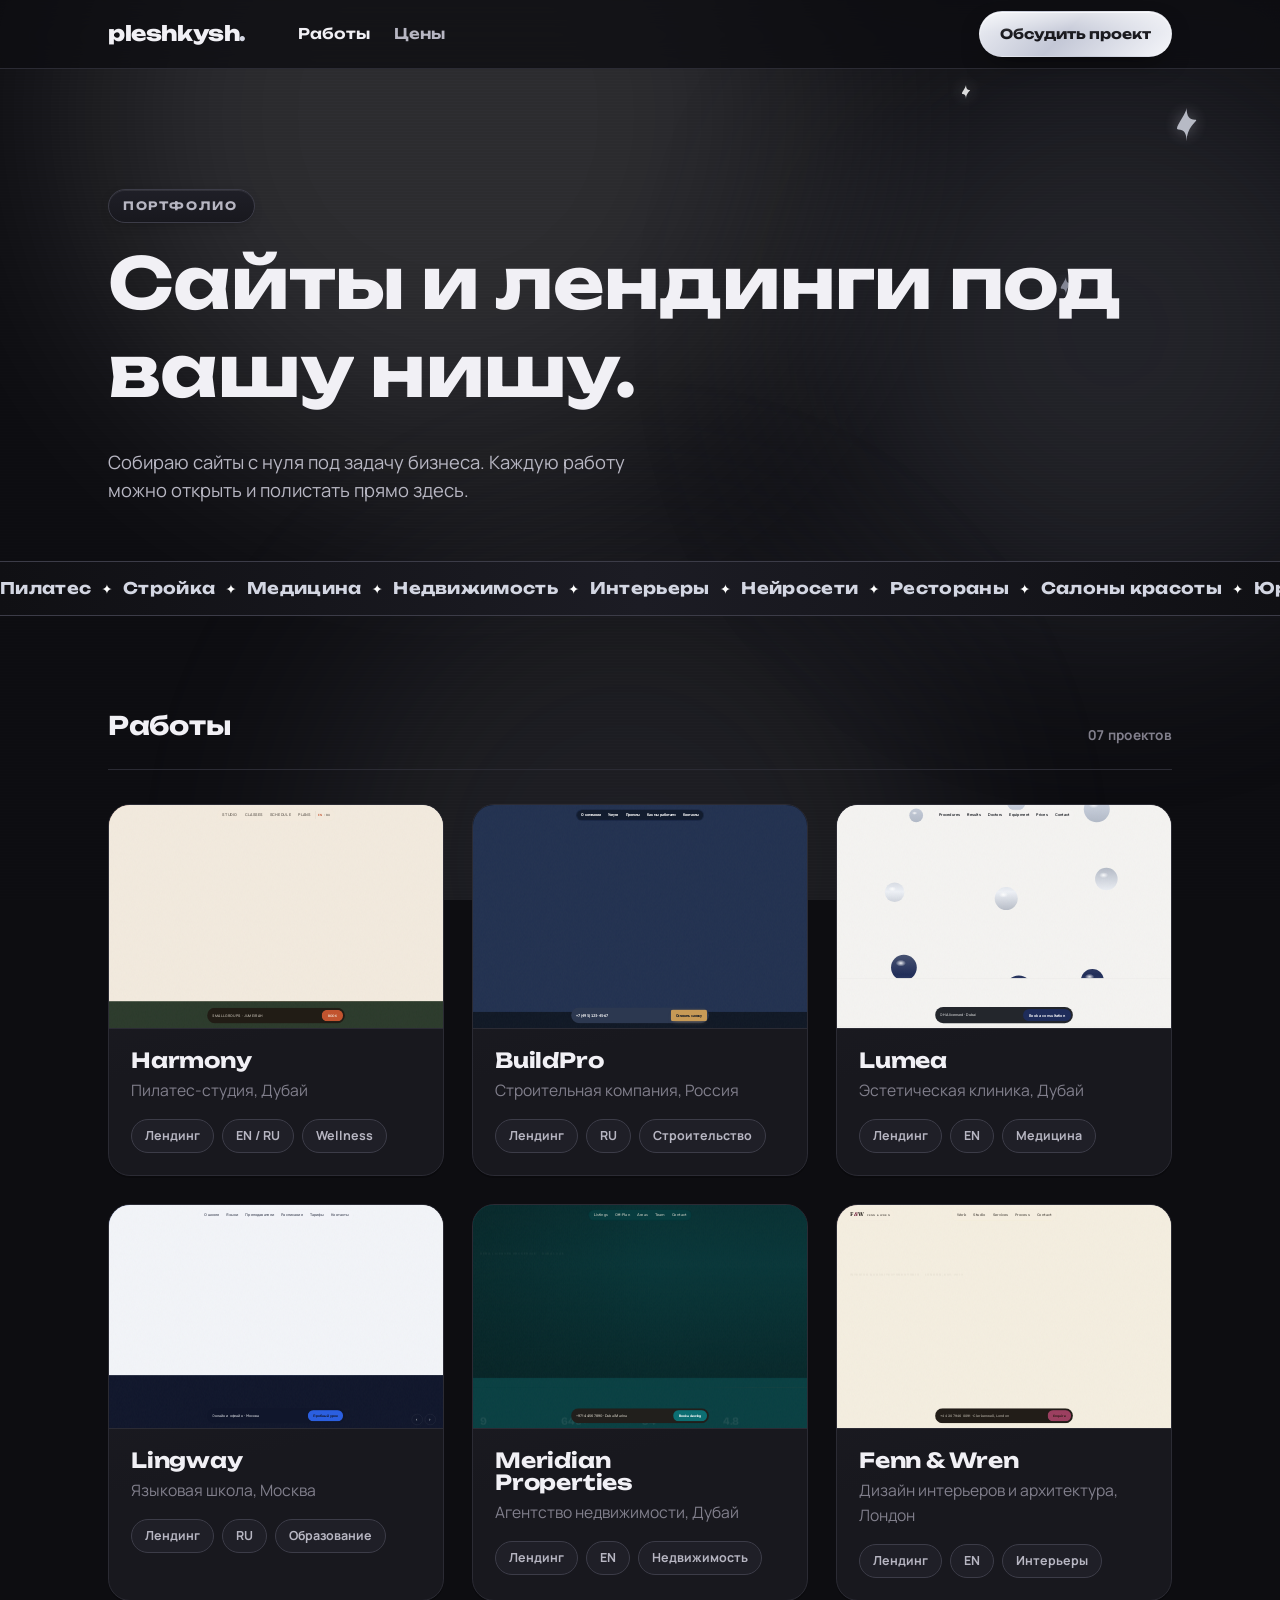
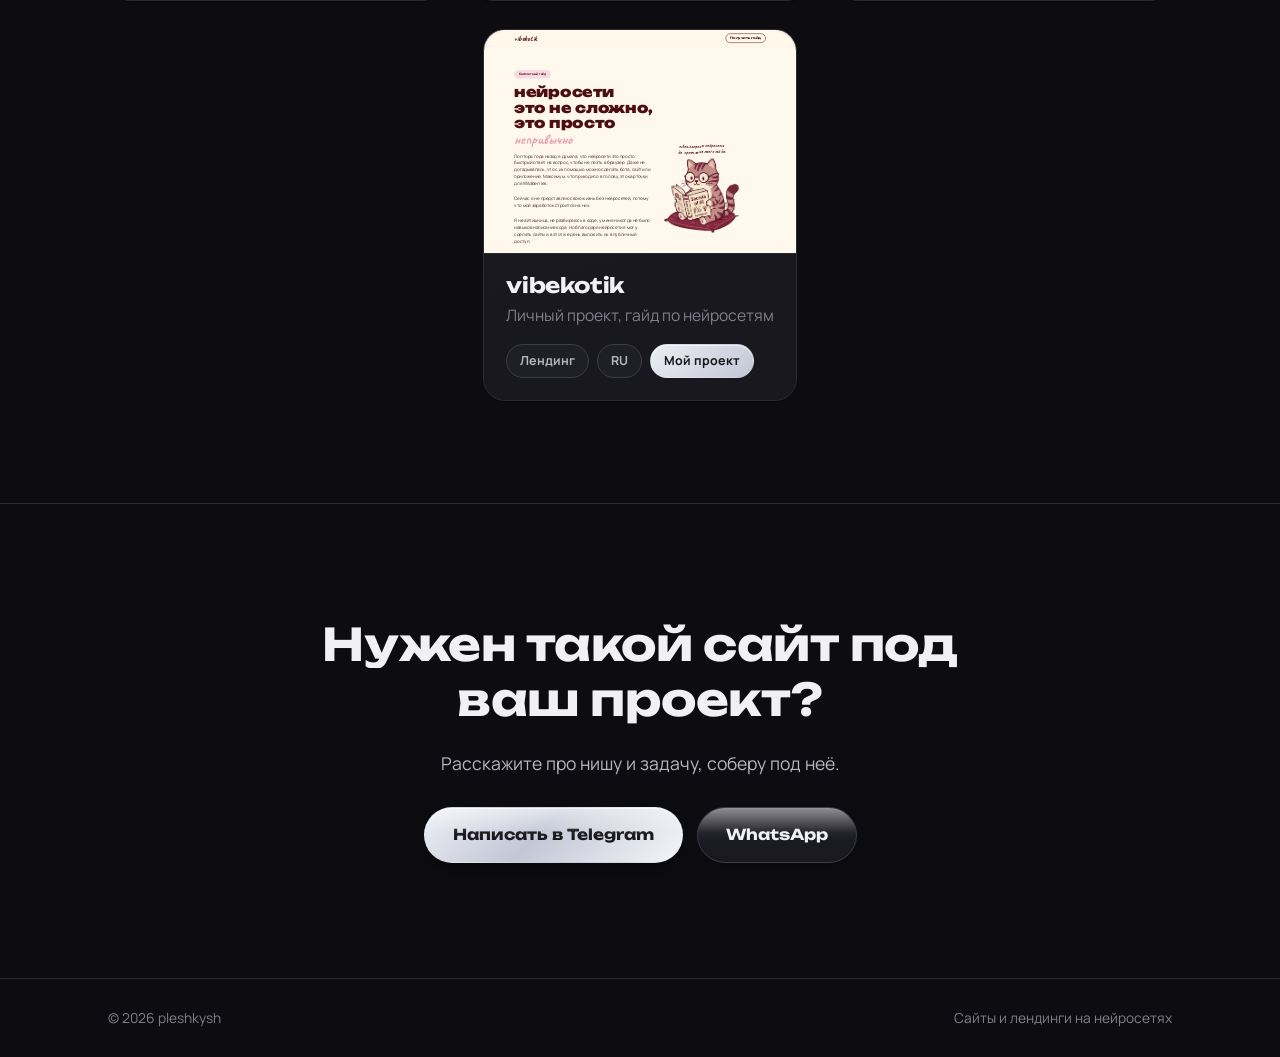
==== commit 11c45aa9: "Add pricing page with nav link Co-Authored-By: Claude Sonnet 5 <noreply@anthropic.com>" ====
--- a/index.html
+++ b/index.html
@@ -18,6 +18,10 @@
   <header class="pf-header">
     <div class="wrap pf-header-inner">
       <a class="wordmark" href="#top" id="top">pleshkysh<span class="wordmark-dot">.</span></a>
+      <nav class="pf-nav" aria-label="Основное">
+        <a href="index.html" class="is-active">Работы</a>
+        <a href="pricing.html">Цены</a>
+      </nav>
       <a href="#contact" class="btn btn-primary btn-sm magnetic">Обсудить проект</a>
     </div>
   </header>
--- a/style.css
+++ b/style.css
@@ -99,9 +99,12 @@
   backdrop-filter: blur(14px) saturate(140%);
   border-bottom: 1px solid var(--line);
 }
-.pf-header-inner { display: flex; align-items: center; justify-content: space-between; height: 68px; }
+.pf-header-inner { display: flex; align-items: center; justify-content: space-between; height: 68px; gap: 20px; }
 .wordmark { text-decoration: none; color: var(--ink); font-family: var(--font-display); font-weight: 800; font-size: 1.3rem; letter-spacing: -0.02em; }
 .wordmark-dot { color: var(--silver-2); }
+.pf-nav { display: flex; align-items: center; gap: 24px; margin-right: auto; margin-left: 32px; }
+.pf-nav a { font-family: var(--font-display); font-weight: 600; font-size: 0.92rem; color: var(--ink-2); text-decoration: none; transition: color 0.2s var(--ease); }
+.pf-nav a:hover, .pf-nav a.is-active { color: var(--ink); }
 
 /* ---------- Intro ---------- */
 .intro { position: relative; padding: clamp(56px, 10vw, 120px) 0 clamp(32px, 5vw, 56px); overflow: hidden; }
@@ -225,6 +228,43 @@
   box-shadow: inset 0 1px 0 rgba(255,255,255,0.6);
 }
 
+/* ---------- Pricing ---------- */
+.pricing { padding: clamp(24px, 4vw, 48px) 0 clamp(40px, 6vw, 70px); }
+.pricing-head { padding-bottom: 18px; margin-bottom: 26px; border-bottom: 1px solid var(--line); }
+.pricing-head h2 { font-size: 1.5rem; }
+.pricing-grid { display: grid; gap: 20px; }
+
+.svc {
+  background: linear-gradient(165deg, var(--surface-2) 0%, var(--surface) 60%);
+  border: 1px solid var(--line);
+  border-radius: var(--radius);
+  padding: 22px 26px;
+}
+.svc-top { display: flex; justify-content: space-between; align-items: baseline; gap: 14px; flex-wrap: wrap; }
+.svc-name { font-family: var(--font-display); font-weight: 700; font-size: 1.15rem; color: var(--ink); }
+.svc-price {
+  font-family: var(--font-display); font-weight: 700; font-size: 0.86rem;
+  background: linear-gradient(135deg, #eceef4 0%, #c3c7d6 100%);
+  color: #16161b; padding: 7px 15px; border-radius: 999px; white-space: nowrap;
+}
+.svc-sub { font-size: 0.92rem; color: var(--muted); margin-top: 6px; }
+.svc-line { font-size: 0.94rem; line-height: 1.5; color: var(--ink-2); margin-top: 12px; display: flex; gap: 12px; align-items: baseline; }
+.svc-tag {
+  font-family: var(--font-display); font-weight: 700; font-size: 0.72rem;
+  padding: 5px 12px; border-radius: 999px; white-space: nowrap;
+  min-width: 84px; text-align: center; flex: none;
+}
+.svc-tag.lo  { background: var(--surface-2); color: var(--ink-2); border: 1px solid var(--line-2); }
+.svc-tag.mid { background: var(--silver-3);  color: #101014; }
+.svc-tag.hi  { background: linear-gradient(135deg, #eceef4, #ffffff); color: #101014; }
+
+.pricing-note {
+  background: var(--surface); border: 1px solid var(--line); border-radius: var(--radius);
+  padding: 20px 24px; margin-top: 6px;
+}
+.pricing-note p { font-size: 0.92rem; line-height: 1.55; color: var(--ink-2); margin: 0; }
+.pricing-note b { color: var(--ink); }
+
 /* ---------- Contact ---------- */
 .contact { padding: clamp(60px, 9vw, 120px) 0; border-top: 1px solid var(--line); }
 .contact-inner { text-align: center; }
@@ -272,6 +312,8 @@
   body { font-size: 16px; }
   .pf-header-inner { flex-wrap: wrap; row-gap: 8px; height: auto; padding: 10px 0; }
   .wordmark { font-size: 1.1rem; }
+  .pf-nav { margin-left: 0; gap: 16px; order: 3; width: 100%; }
+  .svc-top { flex-direction: column; align-items: flex-start; gap: 6px; }
   .works-grid { grid-template-columns: 1fr; }
   .viewer { padding: 0; }
   .viewer-window { height: 100vh; max-width: none; border-radius: 0; }
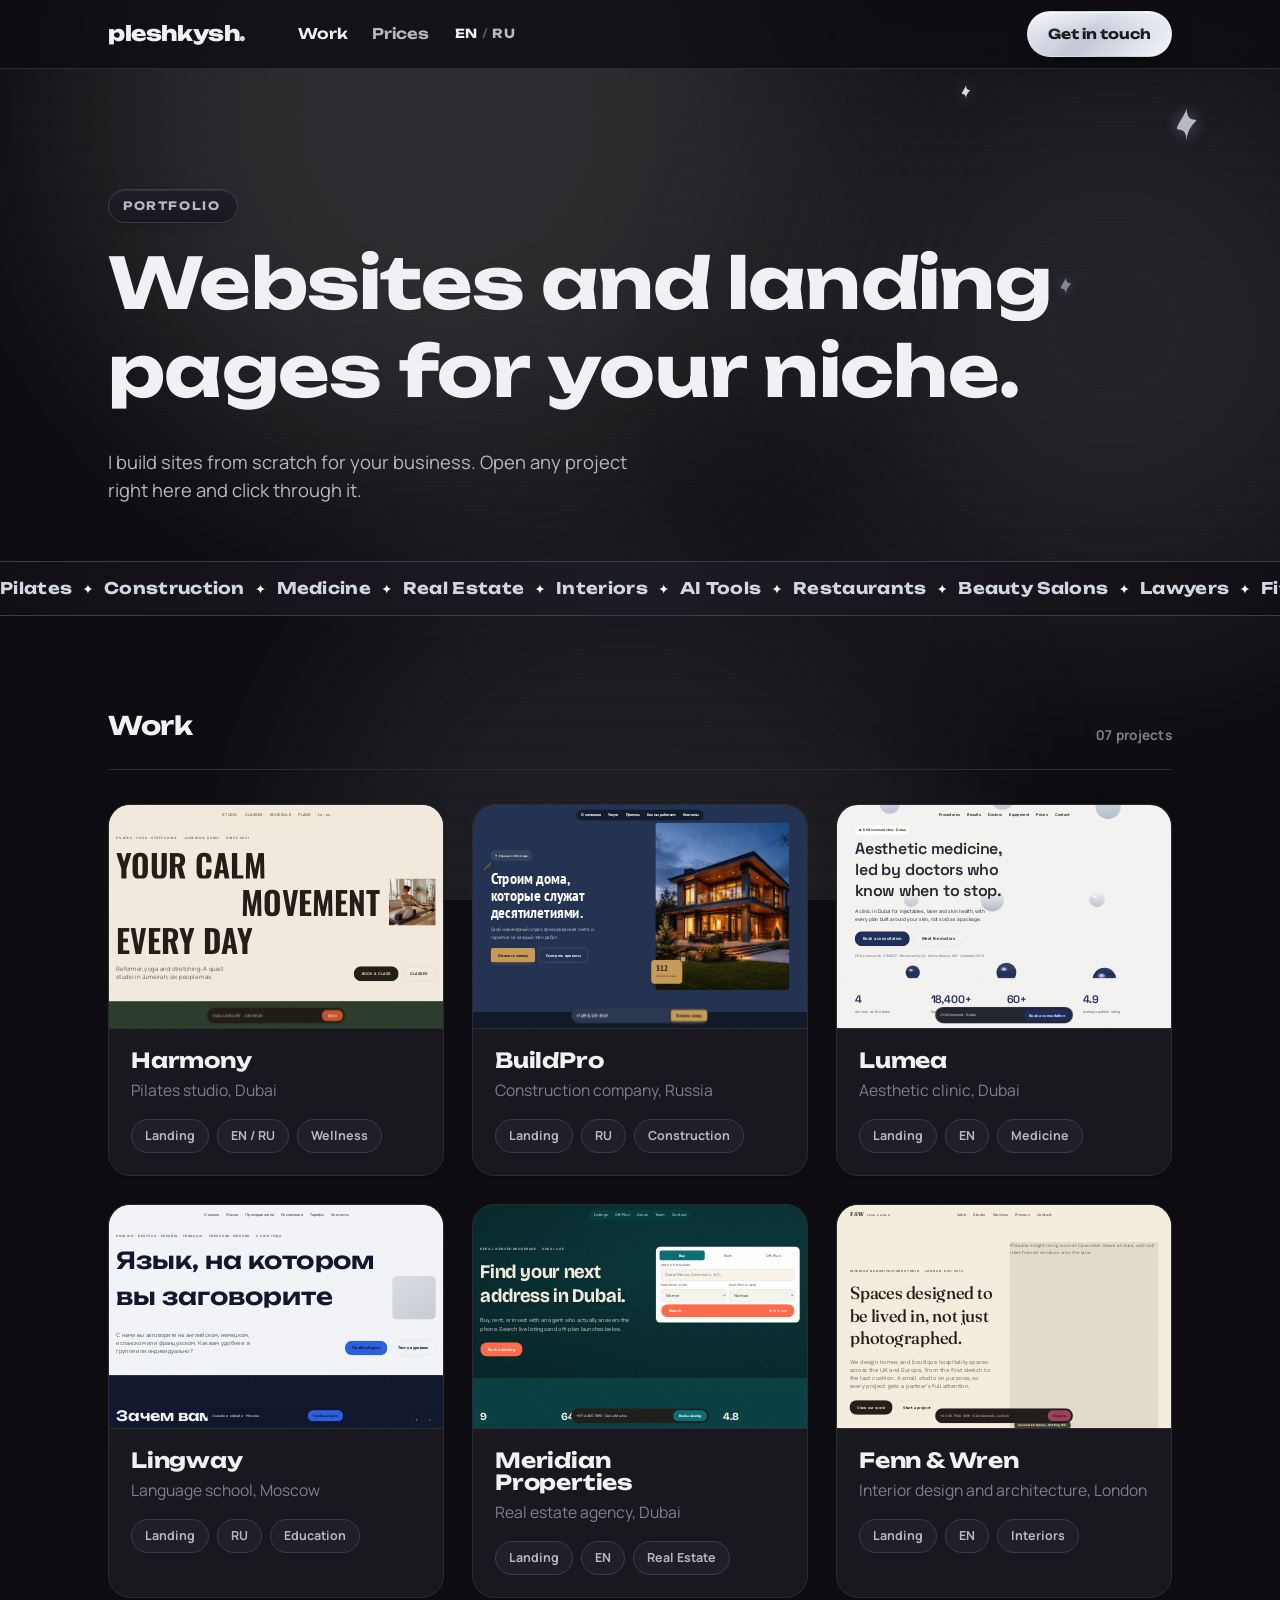
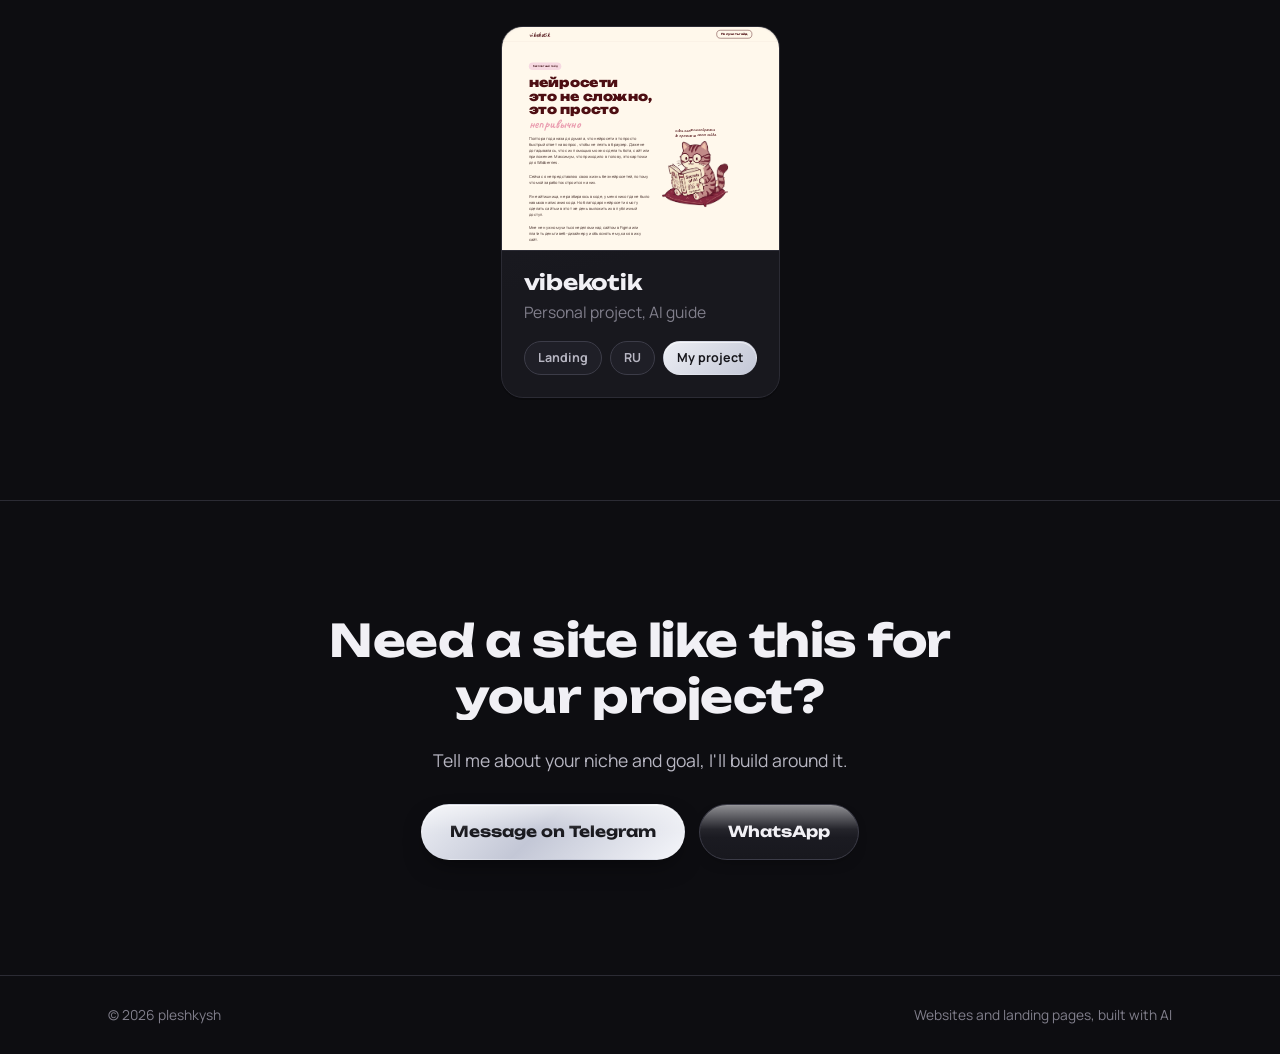
==== commit 9d73e1ad: "Add RU/EN language toggle to wrapper and pricing page Co-Authored-By: Claude Sonnet 5 <noreply@anthr" ====
--- a/index.html
+++ b/index.html
@@ -9,7 +9,7 @@
   <link rel="preconnect" href="https://fonts.gstatic.com" crossorigin />
   <link href="https://fonts.googleapis.com/css2?family=Unbounded:wght@500;700;800;900&family=Manrope:wght@400;500;600;700;800&display=swap" rel="stylesheet" />
   <link rel="stylesheet" href="_shared/motion.css?v=1" />
-  <link rel="stylesheet" href="style.css?v=2" />
+  <link rel="stylesheet" href="style.css?v=3" />
 </head>
 <body>
 
@@ -19,10 +19,15 @@
     <div class="wrap pf-header-inner">
       <a class="wordmark" href="#top" id="top">pleshkysh<span class="wordmark-dot">.</span></a>
       <nav class="pf-nav" aria-label="Основное">
-        <a href="index.html" class="is-active">Работы</a>
-        <a href="pricing.html">Цены</a>
+        <a href="index.html" class="is-active" data-en="Work" data-ru="Работы">Работы</a>
+        <a href="pricing.html" data-en="Prices" data-ru="Цены">Цены</a>
+        <button class="pill-lang" id="langToggle" type="button" aria-label="Switch language">
+          <span class="lang-opt" data-lang="en">EN</span>
+          <span class="lang-sep">/</span>
+          <span class="lang-opt" data-lang="ru">RU</span>
+        </button>
       </nav>
-      <a href="#contact" class="btn btn-primary btn-sm magnetic">Обсудить проект</a>
+      <a href="#contact" class="btn btn-primary btn-sm magnetic" data-en="Get in touch" data-ru="Обсудить проект">Обсудить проект</a>
     </div>
   </header>
 
@@ -32,9 +37,9 @@
       <div class="star star-2" aria-hidden="true"><svg viewBox="0 0 24 24"><path d="M12 0c0 6 2 8.5 6 8.5S12 12 12 24c0-6-2-8.5-6-8.5S12 4 12 0Z"/></svg></div>
       <div class="star star-3" aria-hidden="true"><svg viewBox="0 0 24 24"><path d="M12 0c0 6 2 8.5 6 8.5S12 12 12 24c0-6-2-8.5-6-8.5S12 4 12 0Z"/></svg></div>
       <div class="wrap">
-        <p class="intro-eyebrow" data-anim="rise">Портфолио</p>
-        <h1 class="intro-title" data-anim="wipe">Сайты и лендинги под вашу нишу.</h1>
-        <p class="intro-sub" data-anim="rise" data-d="2">Собираю сайты с нуля под задачу бизнеса. Каждую работу можно открыть и полистать прямо здесь.</p>
+        <p class="intro-eyebrow" data-anim="rise" data-en="Portfolio" data-ru="Портфолио">Портфолио</p>
+        <h1 class="intro-title" data-anim="wipe" data-en="Websites and landing pages for your niche." data-ru="Сайты и лендинги под вашу нишу.">Сайты и лендинги под вашу нишу.</h1>
+        <p class="intro-sub" data-anim="rise" data-d="2" data-en="I build sites from scratch for your business. Open any project right here and click through it." data-ru="Собираю сайты с нуля под задачу бизнеса. Каждую работу можно открыть и полистать прямо здесь.">Собираю сайты с нуля под задачу бизнеса. Каждую работу можно открыть и полистать прямо здесь.</p>
       </div>
     </section>
 
@@ -49,8 +54,8 @@
     <section class="works">
       <div class="wrap">
         <div class="works-head">
-          <h2 class="works-title" data-anim="wipe">Работы</h2>
-          <span class="works-count">07 проектов</span>
+          <h2 class="works-title" data-anim="wipe" data-en="Work" data-ru="Работы">Работы</h2>
+          <span class="works-count" data-en="07 projects" data-ru="07 проектов">07 проектов</span>
         </div>
 
         <div class="works-grid">
@@ -62,11 +67,11 @@
             <div class="case-meta">
               <div class="case-line">
                 <h3 class="case-name">Harmony</h3>
-                <span class="case-open"><span>Смотреть</span><i class="arrow"></i></span>
-              </div>
-              <p class="case-desc">Пилатес-студия, Дубай</p>
-              <div class="case-tags">
-                <span class="tag">Лендинг</span>
+                <span class="case-open"><span data-en="View" data-ru="Смотреть">Смотреть</span><i class="arrow"></i></span>
+              </div>
+              <p class="case-desc" data-en="Pilates studio, Dubai" data-ru="Пилатес-студия, Дубай">Пилатес-студия, Дубай</p>
+              <div class="case-tags">
+                <span class="tag" data-en="Landing" data-ru="Лендинг">Лендинг</span>
                 <span class="tag">EN / RU</span>
                 <span class="tag">Wellness</span>
               </div>
@@ -80,13 +85,13 @@
             <div class="case-meta">
               <div class="case-line">
                 <h3 class="case-name">BuildPro</h3>
-                <span class="case-open"><span>Смотреть</span><i class="arrow"></i></span>
-              </div>
-              <p class="case-desc">Строительная компания, Россия</p>
-              <div class="case-tags">
-                <span class="tag">Лендинг</span>
+                <span class="case-open"><span data-en="View" data-ru="Смотреть">Смотреть</span><i class="arrow"></i></span>
+              </div>
+              <p class="case-desc" data-en="Construction company, Russia" data-ru="Строительная компания, Россия">Строительная компания, Россия</p>
+              <div class="case-tags">
+                <span class="tag" data-en="Landing" data-ru="Лендинг">Лендинг</span>
                 <span class="tag">RU</span>
-                <span class="tag">Строительство</span>
+                <span class="tag" data-en="Construction" data-ru="Строительство">Строительство</span>
               </div>
             </div>
           </article>
@@ -98,13 +103,13 @@
             <div class="case-meta">
               <div class="case-line">
                 <h3 class="case-name">Lumea</h3>
-                <span class="case-open"><span>Смотреть</span><i class="arrow"></i></span>
-              </div>
-              <p class="case-desc">Эстетическая клиника, Дубай</p>
-              <div class="case-tags">
-                <span class="tag">Лендинг</span>
+                <span class="case-open"><span data-en="View" data-ru="Смотреть">Смотреть</span><i class="arrow"></i></span>
+              </div>
+              <p class="case-desc" data-en="Aesthetic clinic, Dubai" data-ru="Эстетическая клиника, Дубай">Эстетическая клиника, Дубай</p>
+              <div class="case-tags">
+                <span class="tag" data-en="Landing" data-ru="Лендинг">Лендинг</span>
                 <span class="tag">EN</span>
-                <span class="tag">Медицина</span>
+                <span class="tag" data-en="Medicine" data-ru="Медицина">Медицина</span>
               </div>
             </div>
           </article>
@@ -116,13 +121,13 @@
             <div class="case-meta">
               <div class="case-line">
                 <h3 class="case-name">Lingway</h3>
-                <span class="case-open"><span>Смотреть</span><i class="arrow"></i></span>
-              </div>
-              <p class="case-desc">Языковая школа, Москва</p>
-              <div class="case-tags">
-                <span class="tag">Лендинг</span>
+                <span class="case-open"><span data-en="View" data-ru="Смотреть">Смотреть</span><i class="arrow"></i></span>
+              </div>
+              <p class="case-desc" data-en="Language school, Moscow" data-ru="Языковая школа, Москва">Языковая школа, Москва</p>
+              <div class="case-tags">
+                <span class="tag" data-en="Landing" data-ru="Лендинг">Лендинг</span>
                 <span class="tag">RU</span>
-                <span class="tag">Образование</span>
+                <span class="tag" data-en="Education" data-ru="Образование">Образование</span>
               </div>
             </div>
           </article>
@@ -134,13 +139,13 @@
             <div class="case-meta">
               <div class="case-line">
                 <h3 class="case-name">Meridian Properties</h3>
-                <span class="case-open"><span>Смотреть</span><i class="arrow"></i></span>
-              </div>
-              <p class="case-desc">Агентство недвижимости, Дубай</p>
-              <div class="case-tags">
-                <span class="tag">Лендинг</span>
+                <span class="case-open"><span data-en="View" data-ru="Смотреть">Смотреть</span><i class="arrow"></i></span>
+              </div>
+              <p class="case-desc" data-en="Real estate agency, Dubai" data-ru="Агентство недвижимости, Дубай">Агентство недвижимости, Дубай</p>
+              <div class="case-tags">
+                <span class="tag" data-en="Landing" data-ru="Лендинг">Лендинг</span>
                 <span class="tag">EN</span>
-                <span class="tag">Недвижимость</span>
+                <span class="tag" data-en="Real Estate" data-ru="Недвижимость">Недвижимость</span>
               </div>
             </div>
           </article>
@@ -152,13 +157,13 @@
             <div class="case-meta">
               <div class="case-line">
                 <h3 class="case-name">Fenn &amp; Wren</h3>
-                <span class="case-open"><span>Смотреть</span><i class="arrow"></i></span>
-              </div>
-              <p class="case-desc">Дизайн интерьеров и архитектура, Лондон</p>
-              <div class="case-tags">
-                <span class="tag">Лендинг</span>
+                <span class="case-open"><span data-en="View" data-ru="Смотреть">Смотреть</span><i class="arrow"></i></span>
+              </div>
+              <p class="case-desc" data-en="Interior design and architecture, London" data-ru="Дизайн интерьеров и архитектура, Лондон">Дизайн интерьеров и архитектура, Лондон</p>
+              <div class="case-tags">
+                <span class="tag" data-en="Landing" data-ru="Лендинг">Лендинг</span>
                 <span class="tag">EN</span>
-                <span class="tag">Интерьеры</span>
+                <span class="tag" data-en="Interiors" data-ru="Интерьеры">Интерьеры</span>
               </div>
             </div>
           </article>
@@ -170,13 +175,13 @@
             <div class="case-meta">
               <div class="case-line">
                 <h3 class="case-name">vibekotik</h3>
-                <span class="case-open"><span>Смотреть</span><i class="arrow"></i></span>
-              </div>
-              <p class="case-desc">Личный проект, гайд по нейросетям</p>
-              <div class="case-tags">
-                <span class="tag">Лендинг</span>
+                <span class="case-open"><span data-en="View" data-ru="Смотреть">Смотреть</span><i class="arrow"></i></span>
+              </div>
+              <p class="case-desc" data-en="Personal project, AI guide" data-ru="Личный проект, гайд по нейросетям">Личный проект, гайд по нейросетям</p>
+              <div class="case-tags">
+                <span class="tag" data-en="Landing" data-ru="Лендинг">Лендинг</span>
                 <span class="tag">RU</span>
-                <span class="tag tag-mine">Мой проект</span>
+                <span class="tag tag-mine" data-en="My project" data-ru="Мой проект">Мой проект</span>
               </div>
             </div>
           </article>
@@ -188,10 +193,10 @@
 
     <section class="contact" id="contact">
       <div class="wrap contact-inner">
-        <h2 class="contact-title" data-anim="wipe">Нужен такой сайт под ваш проект?</h2>
-        <p class="contact-sub" data-anim="rise">Расскажите про нишу и задачу, соберу под неё.</p>
+        <h2 class="contact-title" data-anim="wipe" data-en="Need a site like this for your project?" data-ru="Нужен такой сайт под ваш проект?">Нужен такой сайт под ваш проект?</h2>
+        <p class="contact-sub" data-anim="rise" data-en="Tell me about your niche and goal, I'll build around it." data-ru="Расскажите про нишу и задачу, соберу под неё.">Расскажите про нишу и задачу, соберу под неё.</p>
         <div class="contact-actions" data-anim="rise" data-d="2">
-          <a href="https://t.me/pleshkanp?text=Здравствуйте! Хочу обсудить проект." target="_blank" rel="noopener" class="btn btn-primary magnetic">Написать в Telegram</a>
+          <a href="https://t.me/pleshkanp?text=Здравствуйте! Хочу обсудить проект." target="_blank" rel="noopener" class="btn btn-primary magnetic" data-en="Message on Telegram" data-ru="Написать в Telegram">Написать в Telegram</a>
           <a href="https://wa.me/971526682170?text=Здравствуйте! Хочу обсудить проект." target="_blank" rel="noopener" class="btn btn-outline magnetic">WhatsApp</a>
         </div>
       </div>
@@ -201,7 +206,7 @@
   <footer class="pf-footer">
     <div class="wrap pf-footer-inner">
       <span>© 2026 pleshkysh</span>
-      <span>Сайты и лендинги на нейросетях</span>
+      <span data-en="Websites and landing pages, built with AI" data-ru="Сайты и лендинги на нейросетях">Сайты и лендинги на нейросетях</span>
     </div>
   </footer>
 
@@ -220,6 +225,7 @@
     </div>
   </div>
 
+  <script src="lang.js?v=1"></script>
   <script src="script.js?v=2"></script>
   <script defer src="_shared/vendor/gsap.min.js"></script>
   <script defer src="_shared/vendor/ScrollTrigger.min.js"></script>
--- a/style.css
+++ b/style.css
@@ -105,6 +105,15 @@
 .pf-nav { display: flex; align-items: center; gap: 24px; margin-right: auto; margin-left: 32px; }
 .pf-nav a { font-family: var(--font-display); font-weight: 600; font-size: 0.92rem; color: var(--ink-2); text-decoration: none; transition: color 0.2s var(--ease); }
 .pf-nav a:hover, .pf-nav a.is-active { color: var(--ink); }
+.pill-lang {
+  display: inline-flex; align-items: center; gap: 4px;
+  background: none; border: none; cursor: pointer;
+  font-family: var(--font-display); font-weight: 700; font-size: 0.78rem; letter-spacing: 0.04em;
+  color: var(--ink-2); padding: 4px 2px;
+}
+.pill-lang .lang-opt { transition: color 0.2s var(--ease); }
+.pill-lang .lang-opt.active { color: var(--ink); }
+.pill-lang .lang-sep { opacity: 0.4; }
 
 /* ---------- Intro ---------- */
 .intro { position: relative; padding: clamp(56px, 10vw, 120px) 0 clamp(32px, 5vw, 56px); overflow: hidden; }
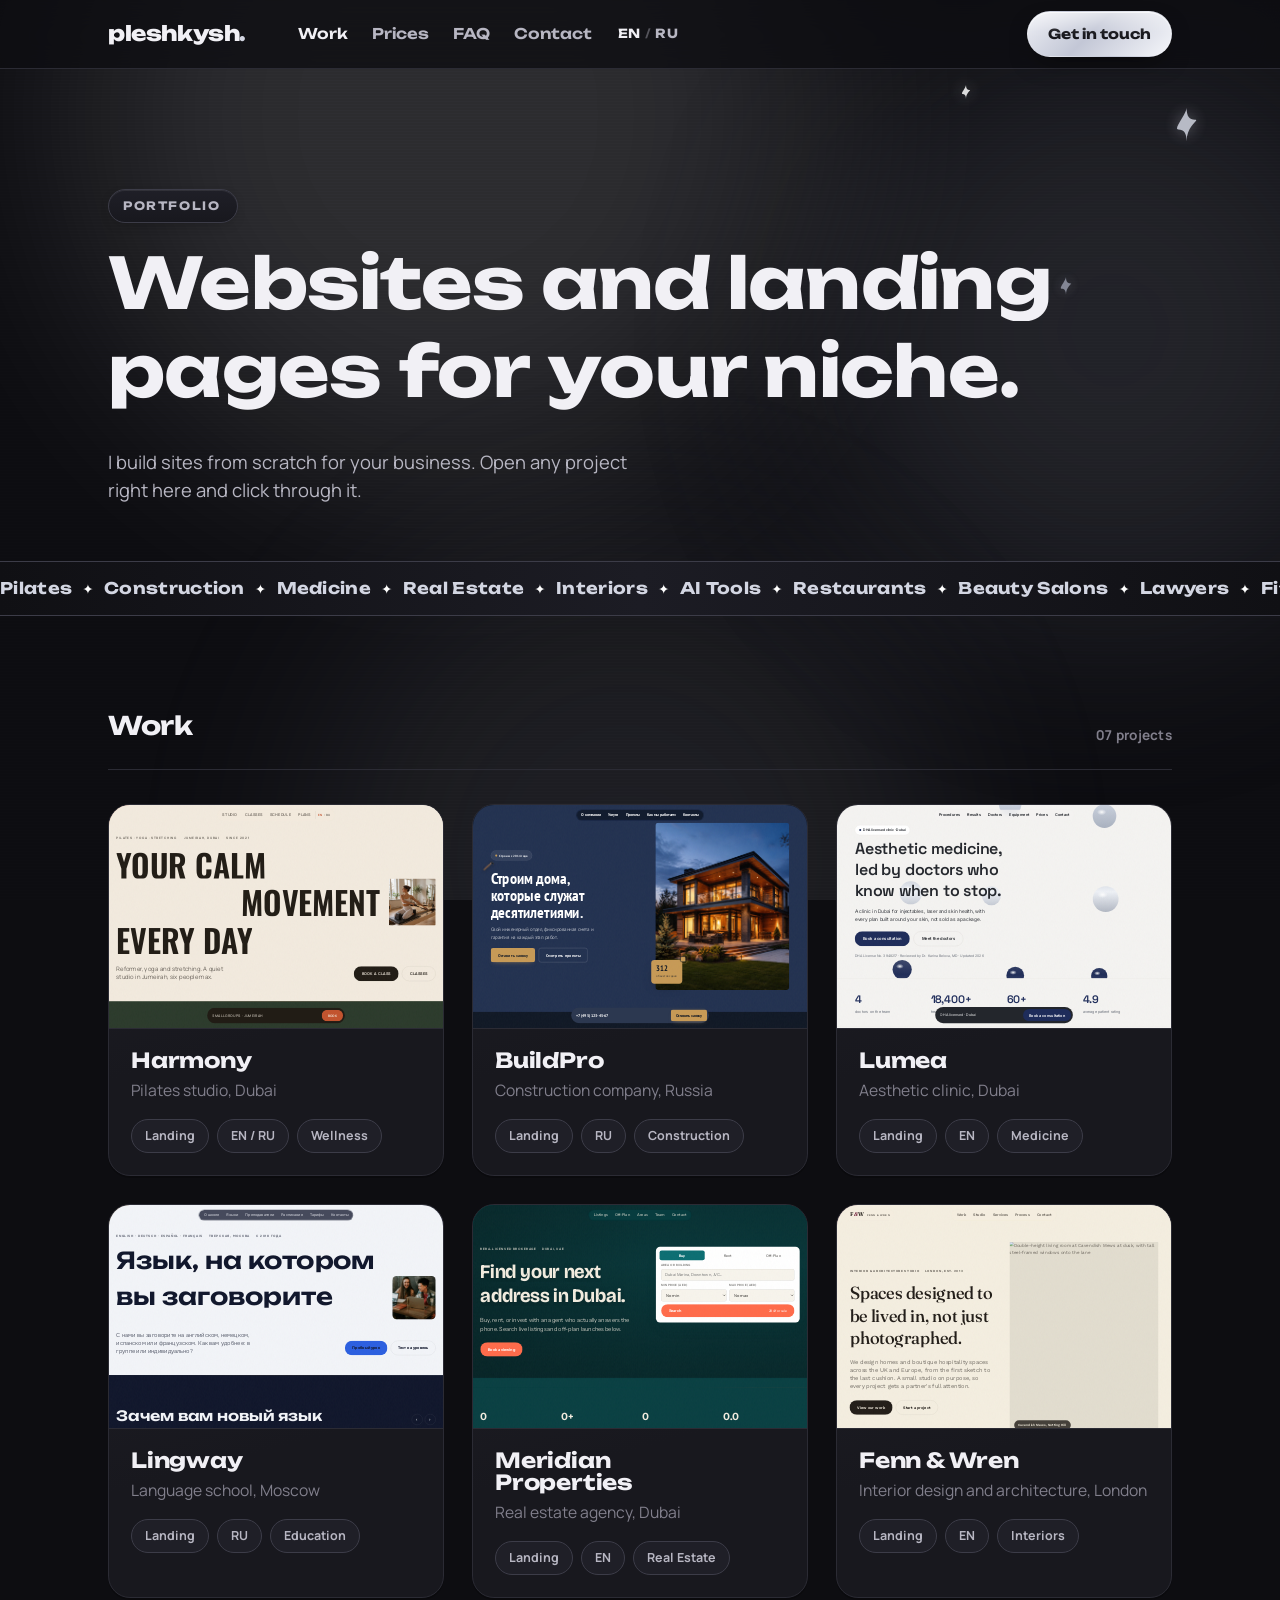
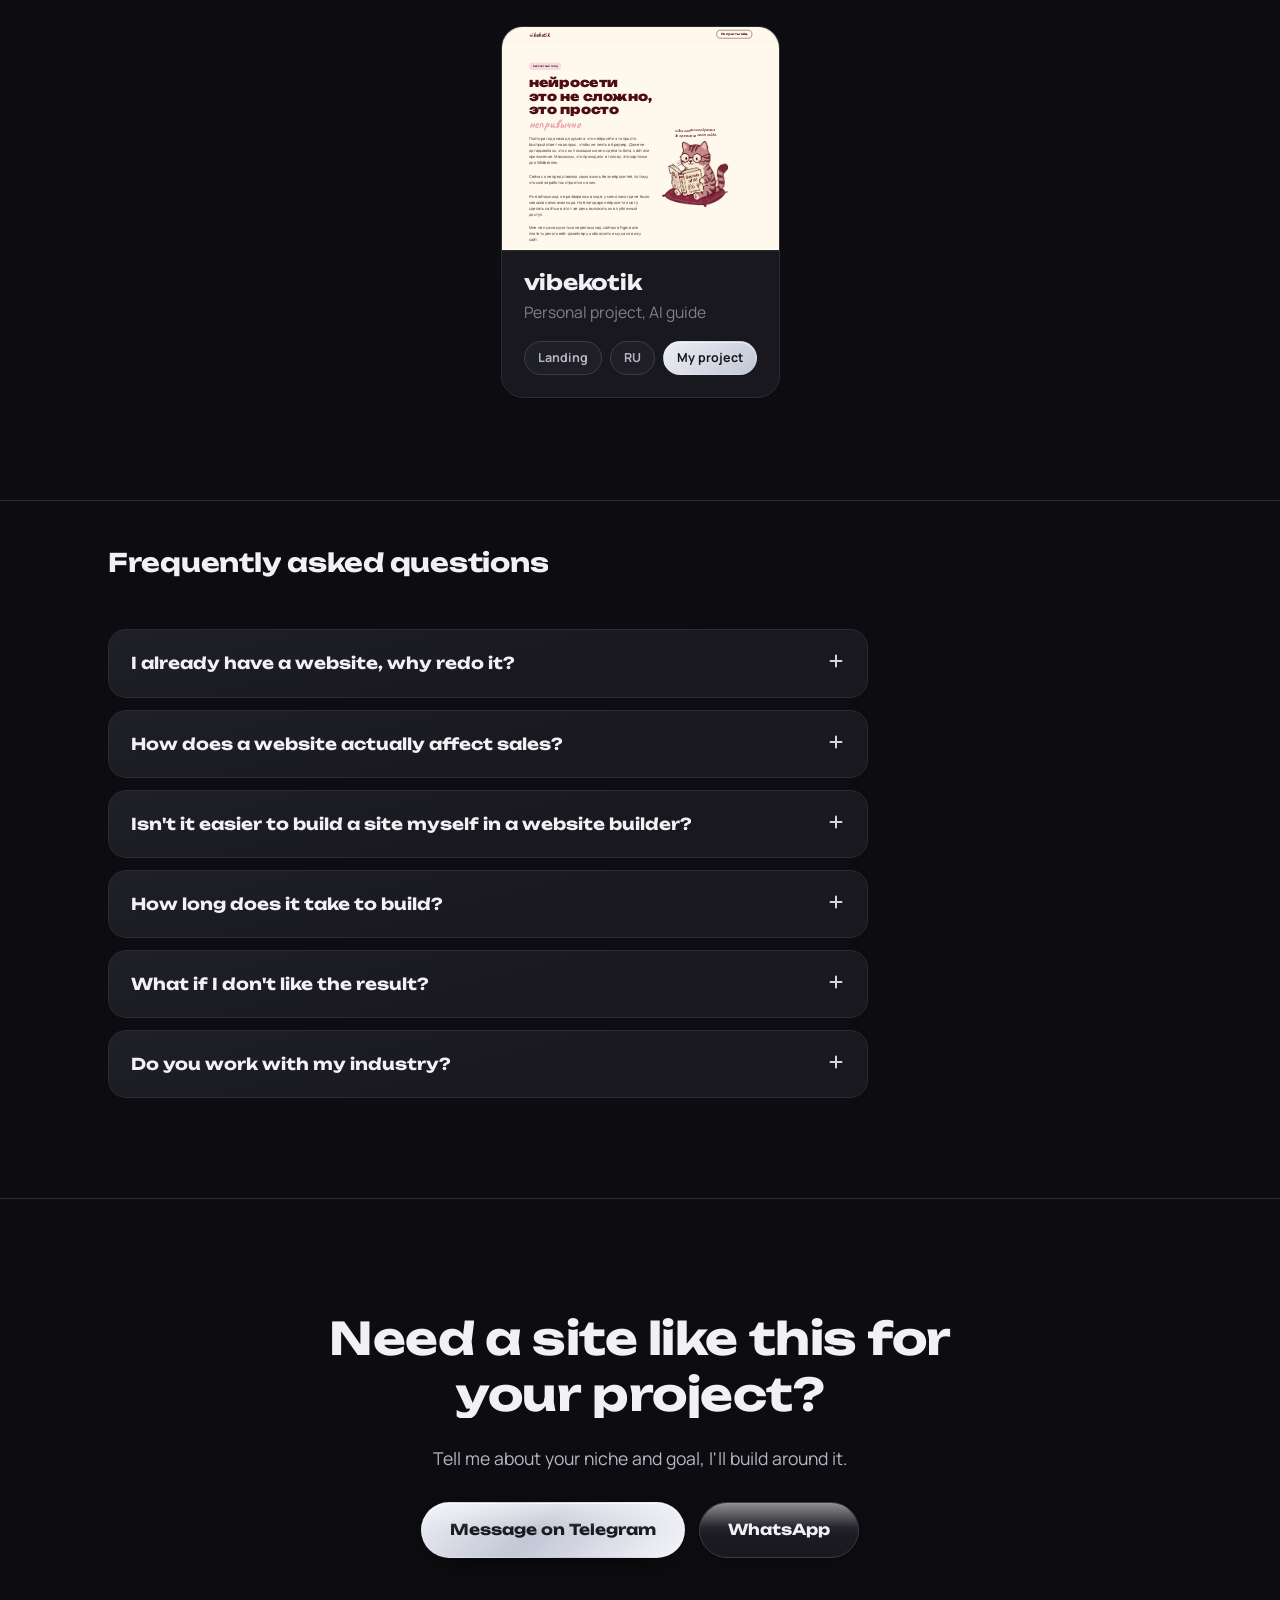
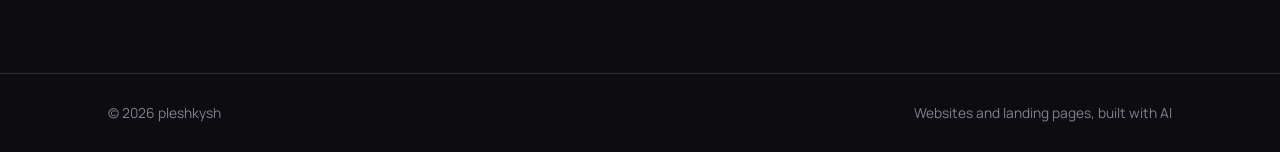
==== commit 68c24bd3: "Add FAQ section and nav links for questions and contact" ====
--- a/index.html
+++ b/index.html
@@ -9,7 +9,7 @@
   <link rel="preconnect" href="https://fonts.gstatic.com" crossorigin />
   <link href="https://fonts.googleapis.com/css2?family=Unbounded:wght@500;700;800;900&family=Manrope:wght@400;500;600;700;800&display=swap" rel="stylesheet" />
   <link rel="stylesheet" href="_shared/motion.css?v=1" />
-  <link rel="stylesheet" href="style.css?v=3" />
+  <link rel="stylesheet" href="style.css?v=7" />
 </head>
 <body>
 
@@ -21,6 +21,8 @@
       <nav class="pf-nav" aria-label="Основное">
         <a href="index.html" class="is-active" data-en="Work" data-ru="Работы">Работы</a>
         <a href="pricing.html" data-en="Prices" data-ru="Цены">Цены</a>
+        <a href="#faq" data-en="FAQ" data-ru="Вопросы">Вопросы</a>
+        <a href="#contact" data-en="Contact" data-ru="Связаться">Связаться</a>
         <button class="pill-lang" id="langToggle" type="button" aria-label="Switch language">
           <span class="lang-opt" data-lang="en">EN</span>
           <span class="lang-sep">/</span>
@@ -191,6 +193,47 @@
       </div>
     </section>
 
+    <section class="faq" id="faq">
+      <div class="wrap">
+        <div class="faq-head">
+          <h2 class="faq-title" data-anim="wipe" data-en="Frequently asked questions" data-ru="Частые вопросы">Частые вопросы</h2>
+        </div>
+        <div class="faq-list">
+
+          <details class="faq-item" data-anim="rise" data-d="1">
+            <summary><span data-en="I already have a website, why redo it?" data-ru="У меня уже есть сайт, зачем его переделывать?">У меня уже есть сайт, зачем его переделывать?</span><i class="faq-icon" aria-hidden="true"></i></summary>
+            <p data-en="An outdated or templated site often loses someone before they scroll to your prices. First impressions form in seconds, and if that impression does not match what you sell, people just close the tab." data-ru="Старый или шаблонный сайт часто отпугивает раньше, чем человек долистает до цен. Первое впечатление складывается за несколько секунд, и если оно не совпадает с тем, что вы продаёте, вкладку просто закрывают.">Старый или шаблонный сайт часто отпугивает раньше, чем человек долистает до цен. Первое впечатление складывается за несколько секунд, и если оно не совпадает с тем, что вы продаёте, вкладку просто закрывают.</p>
+          </details>
+
+          <details class="faq-item" data-anim="rise" data-d="2">
+            <summary><span data-en="How does a website actually affect sales?" data-ru="Как сайт вообще влияет на продажи?">Как сайт вообще влияет на продажи?</span><i class="faq-icon" aria-hidden="true"></i></summary>
+            <p data-en="A visitor drops off on the very first screen if the navigation is not clear, there are too many extra details, or the prices are not visible. On a good site people reach the contact button and leave a request faster than on a confusing one." data-ru="Клиент отваливается уже при первом открытии сайта, если нет понятной удобной навигации, много лишних деталей и не видно цен. На хорошем сайте человек доходит до кнопки «связаться» и оставляет заявку быстрее, чем на плохом и непонятном.">Клиент отваливается уже при первом открытии сайта, если нет понятной удобной навигации, много лишних деталей и не видно цен. На хорошем сайте человек доходит до кнопки «связаться» и оставляет заявку быстрее, чем на плохом и непонятном.</p>
+          </details>
+
+          <details class="faq-item" data-anim="rise" data-d="3">
+            <summary><span data-en="Isn't it easier to build a site myself in a website builder?" data-ru="Разве не проще собрать сайт самой в конструкторе?">Разве не проще собрать сайт самой в конструкторе?</span><i class="faq-icon" aria-hidden="true"></i></summary>
+            <p data-en="You can, but it usually ends up looking like a recognizable template, the same as hundreds of other accounts. I build each site from scratch around one brand, no borrowed blocks, so it reads as its own work, not another copy." data-ru="Можно, но обычно получается узнаваемый шаблон, как у сотен других аккаунтов. Я собираю сайт под конкретный бренд с нуля, без чужих готовых блоков, поэтому он выглядит как отдельная работа, а не как ещё одна копия.">Можно, но обычно получается узнаваемый шаблон, как у сотен других аккаунтов. Я собираю сайт под конкретный бренд с нуля, без чужих готовых блоков, поэтому он выглядит как отдельная работа, а не как ещё одна копия.</p>
+          </details>
+
+          <details class="faq-item" data-anim="rise" data-d="4">
+            <summary><span data-en="How long does it take to build?" data-ru="Сколько времени занимает разработка?">Сколько времени занимает разработка?</span><i class="faq-icon" aria-hidden="true"></i></summary>
+            <p data-en="A simple landing page is usually ready in 5 to 7 days. A bigger site with a catalog or account area takes longer. I give an exact timeline after the brief, once the scope is clear." data-ru="Простой лендинг обычно готов за 5-7 дней. Сложный сайт с каталогом или личным кабинетом занимает больше времени. Точный срок называю после брифа, когда понятен объём работы.">Простой лендинг обычно готов за 5-7 дней. Сложный сайт с каталогом или личным кабинетом занимает больше времени. Точный срок называю после брифа, когда понятен объём работы.</p>
+          </details>
+
+          <details class="faq-item" data-anim="rise" data-d="1">
+            <summary><span data-en="What if I don't like the result?" data-ru="Что если результат не понравится?">Что если результат не понравится?</span><i class="faq-icon" aria-hidden="true"></i></summary>
+            <p data-en="Before starting, we go through structure and style on references so there are no surprises. During the build I send progress versions, and you can ask for changes before handoff." data-ru="Перед стартом проговариваем структуру и стиль на референсах, чтобы не было сюрпризов. В процессе присылаю промежуточные версии, и вы можете попросить правки до сдачи.">Перед стартом проговариваем структуру и стиль на референсах, чтобы не было сюрпризов. В процессе присылаю промежуточные версии, и вы можете попросить правки до сдачи.</p>
+          </details>
+
+          <details class="faq-item" data-anim="rise" data-d="2">
+            <summary><span data-en="Do you work with my industry?" data-ru="Работаете ли вы с моей нишей?">Работаете ли вы с моей нишей?</span><i class="faq-icon" aria-hidden="true"></i></summary>
+            <p data-en="I have built sites for clinics, real estate agencies, language schools, restaurants and personal brands, the full portfolio is above on this page. If your niche is new to me, that is fine, just send a brief and we will figure out what fits." data-ru="Делала сайты для клиник, агентств недвижимости, языковых школ, ресторанов и личных брендов, всё портфолио выше на странице. Если такой ниши ещё не было, это не проблема, присылайте бриф и разберёмся, что подойдёт.">Делала сайты для клиник, агентств недвижимости, языковых школ, ресторанов и личных брендов, всё портфолио выше на странице. Если такой ниши ещё не было, это не проблема, присылайте бриф и разберёмся, что подойдёт.</p>
+          </details>
+
+        </div>
+      </div>
+    </section>
+
     <section class="contact" id="contact">
       <div class="wrap contact-inner">
         <h2 class="contact-title" data-anim="wipe" data-en="Need a site like this for your project?" data-ru="Нужен такой сайт под ваш проект?">Нужен такой сайт под ваш проект?</h2>
@@ -226,7 +269,7 @@
   </div>
 
   <script src="lang.js?v=1"></script>
-  <script src="script.js?v=2"></script>
+  <script src="script.js?v=3"></script>
   <script defer src="_shared/vendor/gsap.min.js"></script>
   <script defer src="_shared/vendor/ScrollTrigger.min.js"></script>
   <script defer src="_shared/motion.js"></script>
--- a/style.css
+++ b/style.css
@@ -274,8 +274,78 @@
 .pricing-note p { font-size: 0.92rem; line-height: 1.55; color: var(--ink-2); margin: 0; }
 .pricing-note b { color: var(--ink); }
 
+/* ---------- FAQ ---------- */
+.faq { padding: clamp(24px, 4vw, 48px) 0 clamp(60px, 8vw, 100px); border-top: 1px solid var(--line); scroll-margin-top: 90px; }
+.faq-head { padding-bottom: 22px; margin-bottom: 26px; }
+.faq-title { font-size: 1.6rem; }
+.faq-list { display: flex; flex-direction: column; gap: 12px; max-width: 760px; }
+
+.faq-item {
+  background: linear-gradient(165deg, var(--surface-2) 0%, var(--surface) 60%);
+  border: 1px solid var(--line);
+  border-radius: 18px;
+  overflow: hidden;
+  transition: border-color 0.25s var(--ease);
+}
+.faq-item[open] { border-color: var(--line-2); }
+
+.faq-item summary {
+  list-style: none;
+  cursor: pointer;
+  display: flex;
+  align-items: flex-start;
+  justify-content: space-between;
+  gap: 16px;
+  padding: 20px 22px;
+  font-family: var(--font-display);
+  font-weight: 700;
+  font-size: 1.02rem;
+  color: var(--ink);
+}
+.faq-item summary::-webkit-details-marker { display: none; }
+.faq-item summary::marker { content: ""; }
+.faq-item summary:hover { color: var(--silver-1); }
+.faq-item summary:hover .faq-icon::before,
+.faq-item summary:hover .faq-icon::after { background: var(--silver-1); }
+
+.faq-icon {
+  position: relative;
+  flex: none;
+  width: 18px;
+  height: 18px;
+  margin-top: 2px;
+}
+.faq-icon::before,
+.faq-icon::after {
+  content: "";
+  position: absolute;
+  top: 50%;
+  left: 50%;
+  width: 13px;
+  height: 2px;
+  background: var(--silver-2);
+  border-radius: 2px;
+  transform: translate(-50%, -50%);
+  transition: transform 0.3s var(--ease), background 0.2s var(--ease);
+}
+.faq-icon::after { transform: translate(-50%, -50%) rotate(90deg); }
+.faq-item[open] .faq-icon::after { transform: translate(-50%, -50%) rotate(0deg); }
+
+.faq-item p {
+  margin: 0;
+  padding: 0 22px 22px;
+  font-size: 0.96rem;
+  line-height: 1.6;
+  color: var(--ink-2);
+  max-width: 62ch;
+}
+
+@media (prefers-reduced-motion: reduce) {
+  .faq-item, .faq-item summary, .faq-item summary::before, .faq-item summary::after { transition: none; }
+}
+
 /* ---------- Contact ---------- */
-.contact { padding: clamp(60px, 9vw, 120px) 0; border-top: 1px solid var(--line); }
+.contact { padding: clamp(60px, 9vw, 120px) 0; border-top: 1px solid var(--line); scroll-margin-top: 90px; }
 .contact-inner { text-align: center; }
 .contact-title { font-size: clamp(1.8rem, 4vw, 2.8rem); max-width: 18ch; margin: 0 auto; }
 .contact-sub { color: var(--ink-2); font-size: 1.1rem; margin: 18px 0 30px; }
@@ -321,9 +391,11 @@
   body { font-size: 16px; }
   .pf-header-inner { flex-wrap: wrap; row-gap: 8px; height: auto; padding: 10px 0; }
   .wordmark { font-size: 1.1rem; }
-  .pf-nav { margin-left: 0; gap: 16px; order: 3; width: 100%; }
+  .pf-nav { margin-left: 0; gap: 10px 16px; order: 3; width: 100%; flex-wrap: wrap; }
   .svc-top { flex-direction: column; align-items: flex-start; gap: 6px; }
   .works-grid { grid-template-columns: 1fr; }
+  .faq-item summary { padding: 18px 48px 18px 18px; font-size: 0.96rem; }
+  .faq-item p { padding: 0 18px 18px; }
   .viewer { padding: 0; }
   .viewer-window { height: 100vh; max-width: none; border-radius: 0; }
   .contact-actions .btn { width: 100%; }
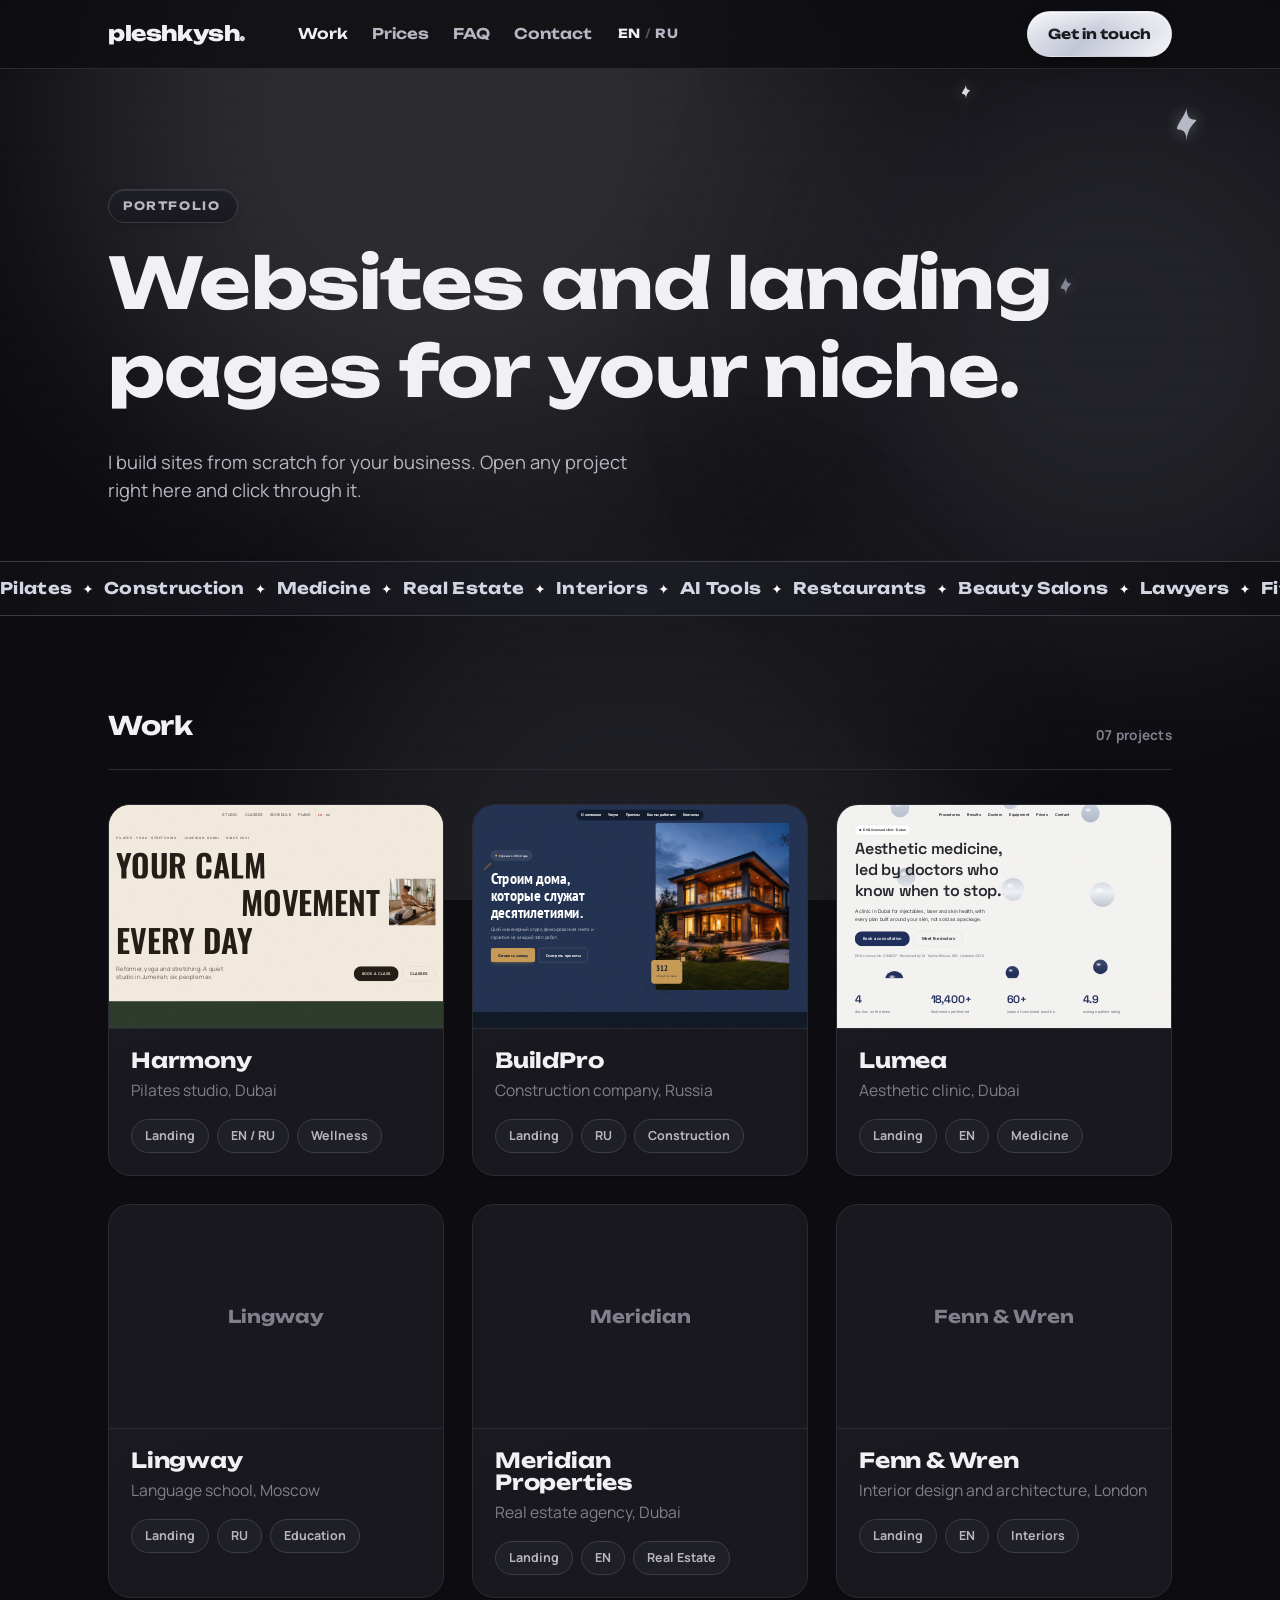
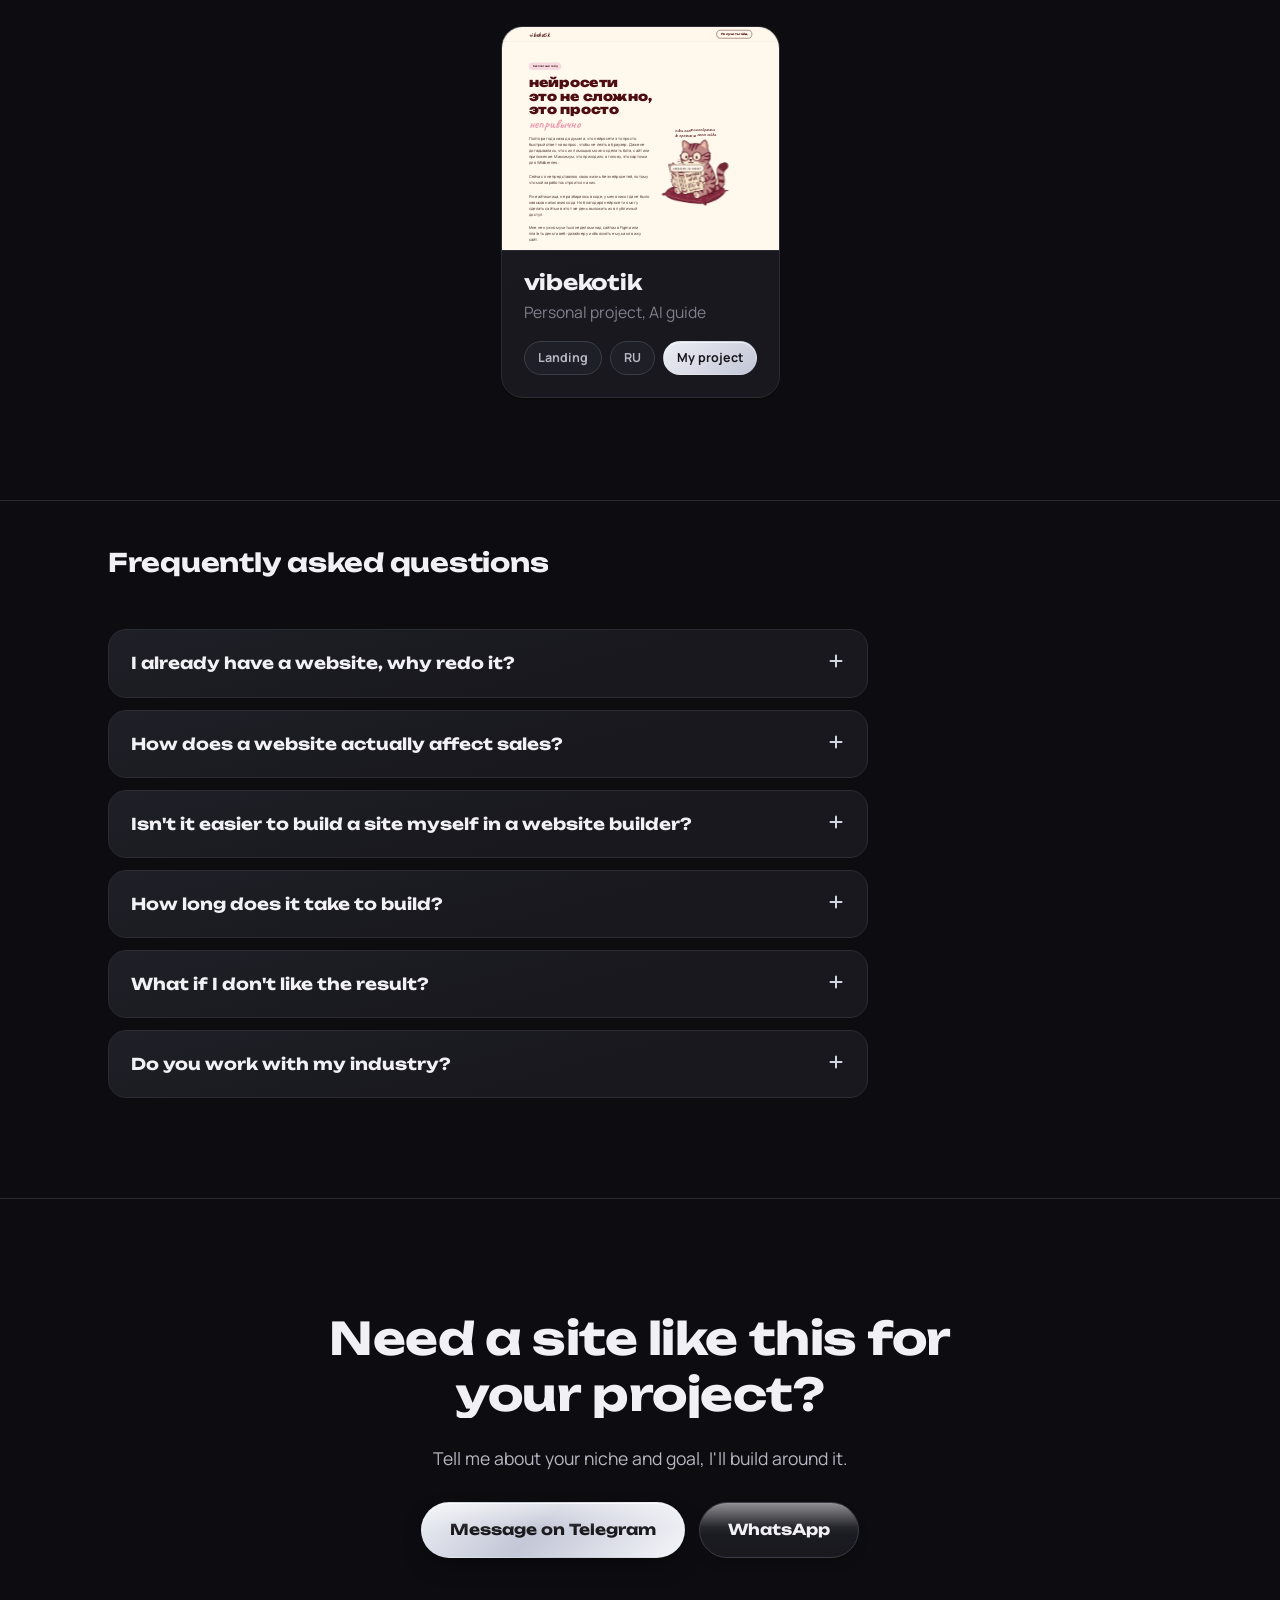
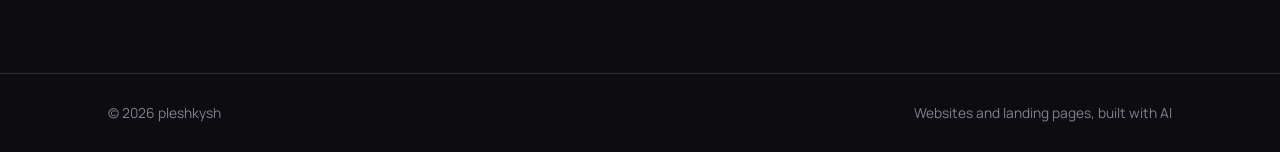
==== commit 30006d36: "Lazy-load case preview iframes to fix crash in Instagram in-app browser" ====
--- a/index.html
+++ b/index.html
@@ -269,7 +269,7 @@
   </div>
 
   <script src="lang.js?v=1"></script>
-  <script src="script.js?v=3"></script>
+  <script src="script.js?v=4"></script>
   <script defer src="_shared/vendor/gsap.min.js"></script>
   <script defer src="_shared/vendor/ScrollTrigger.min.js"></script>
   <script defer src="_shared/motion.js"></script>
